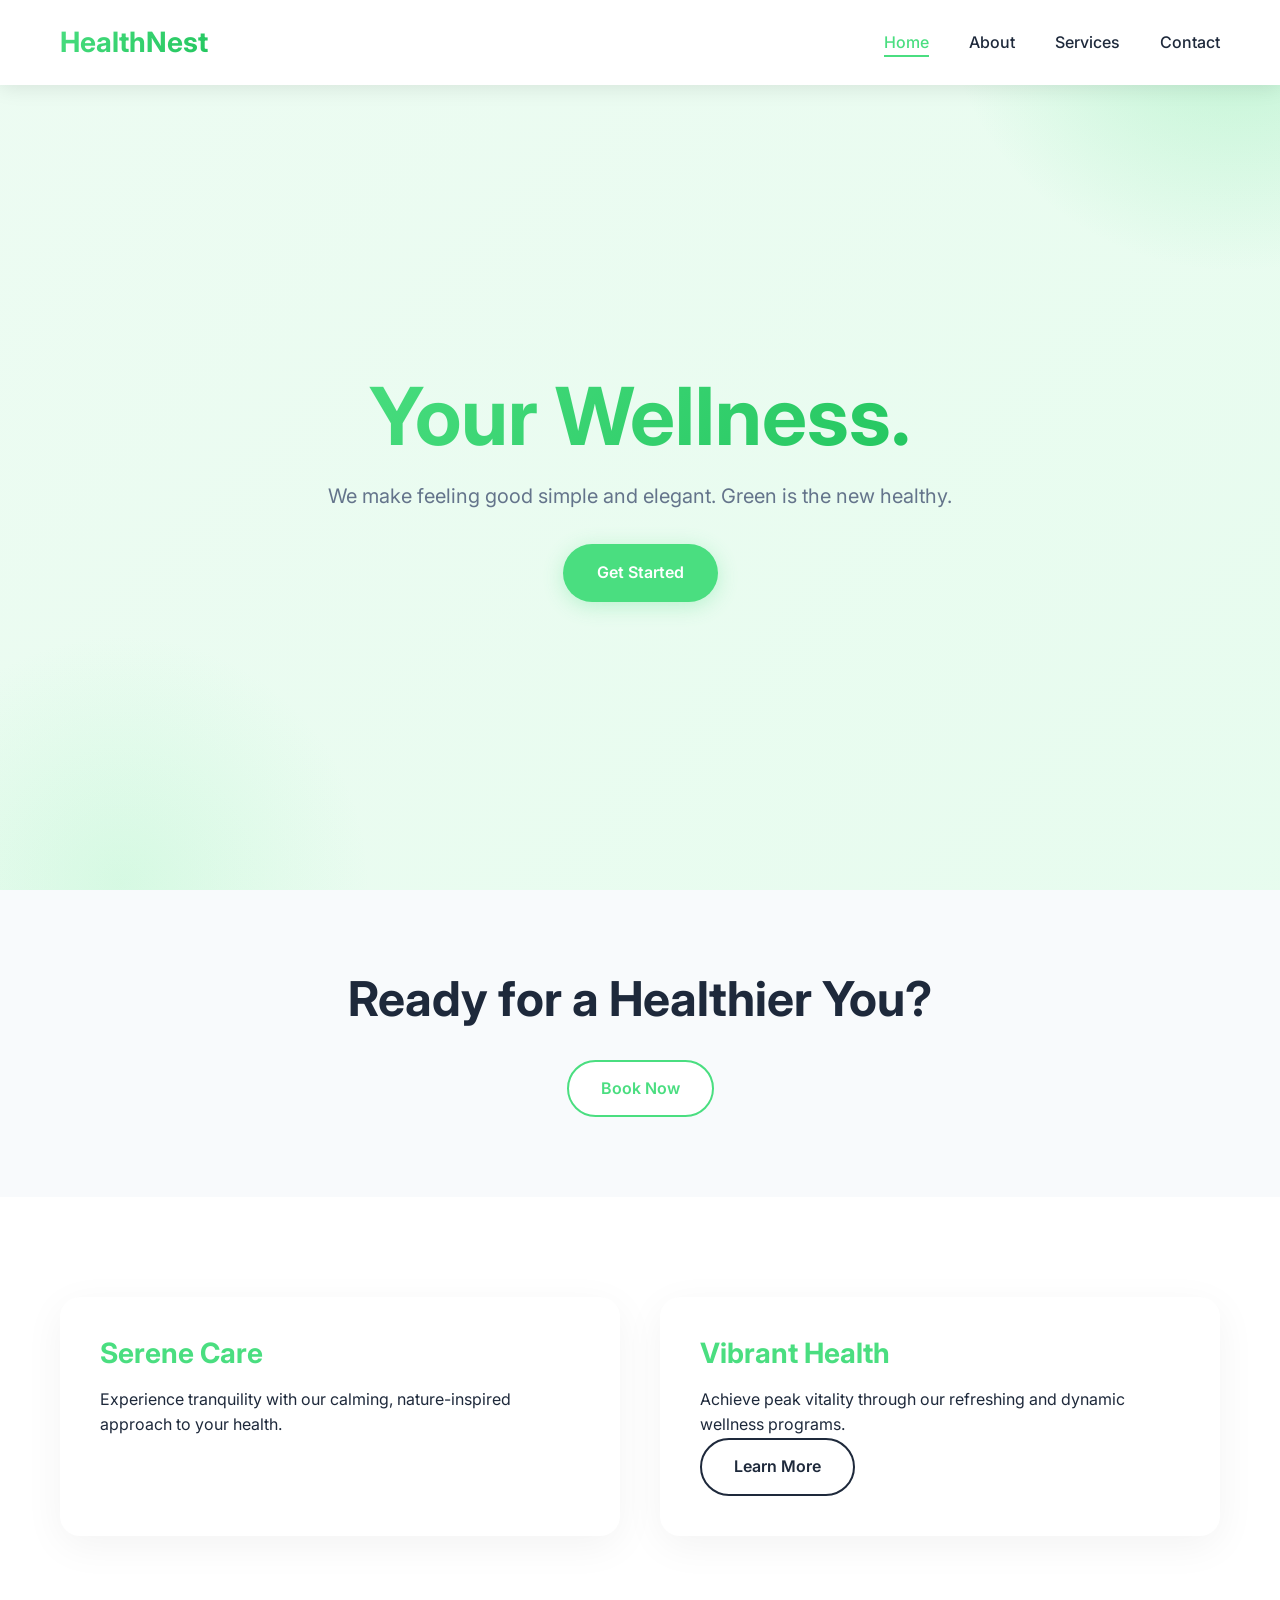
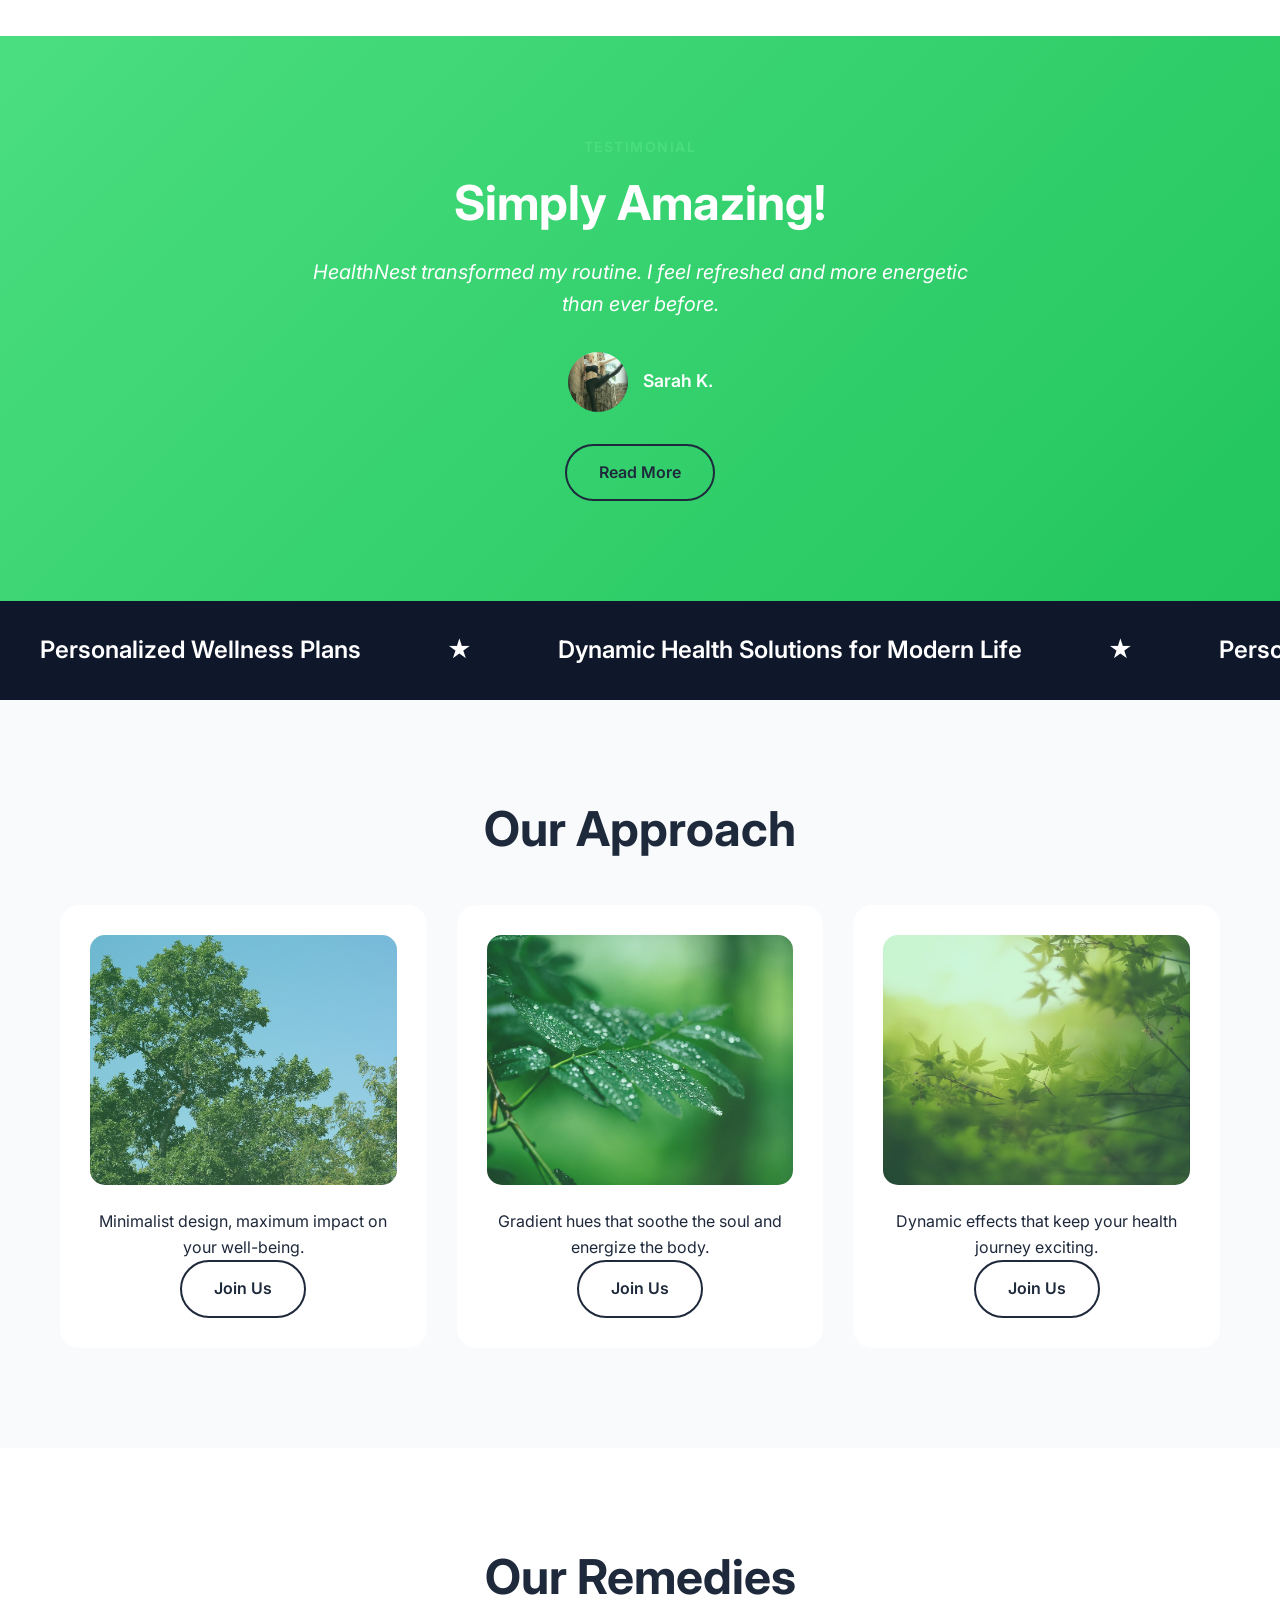
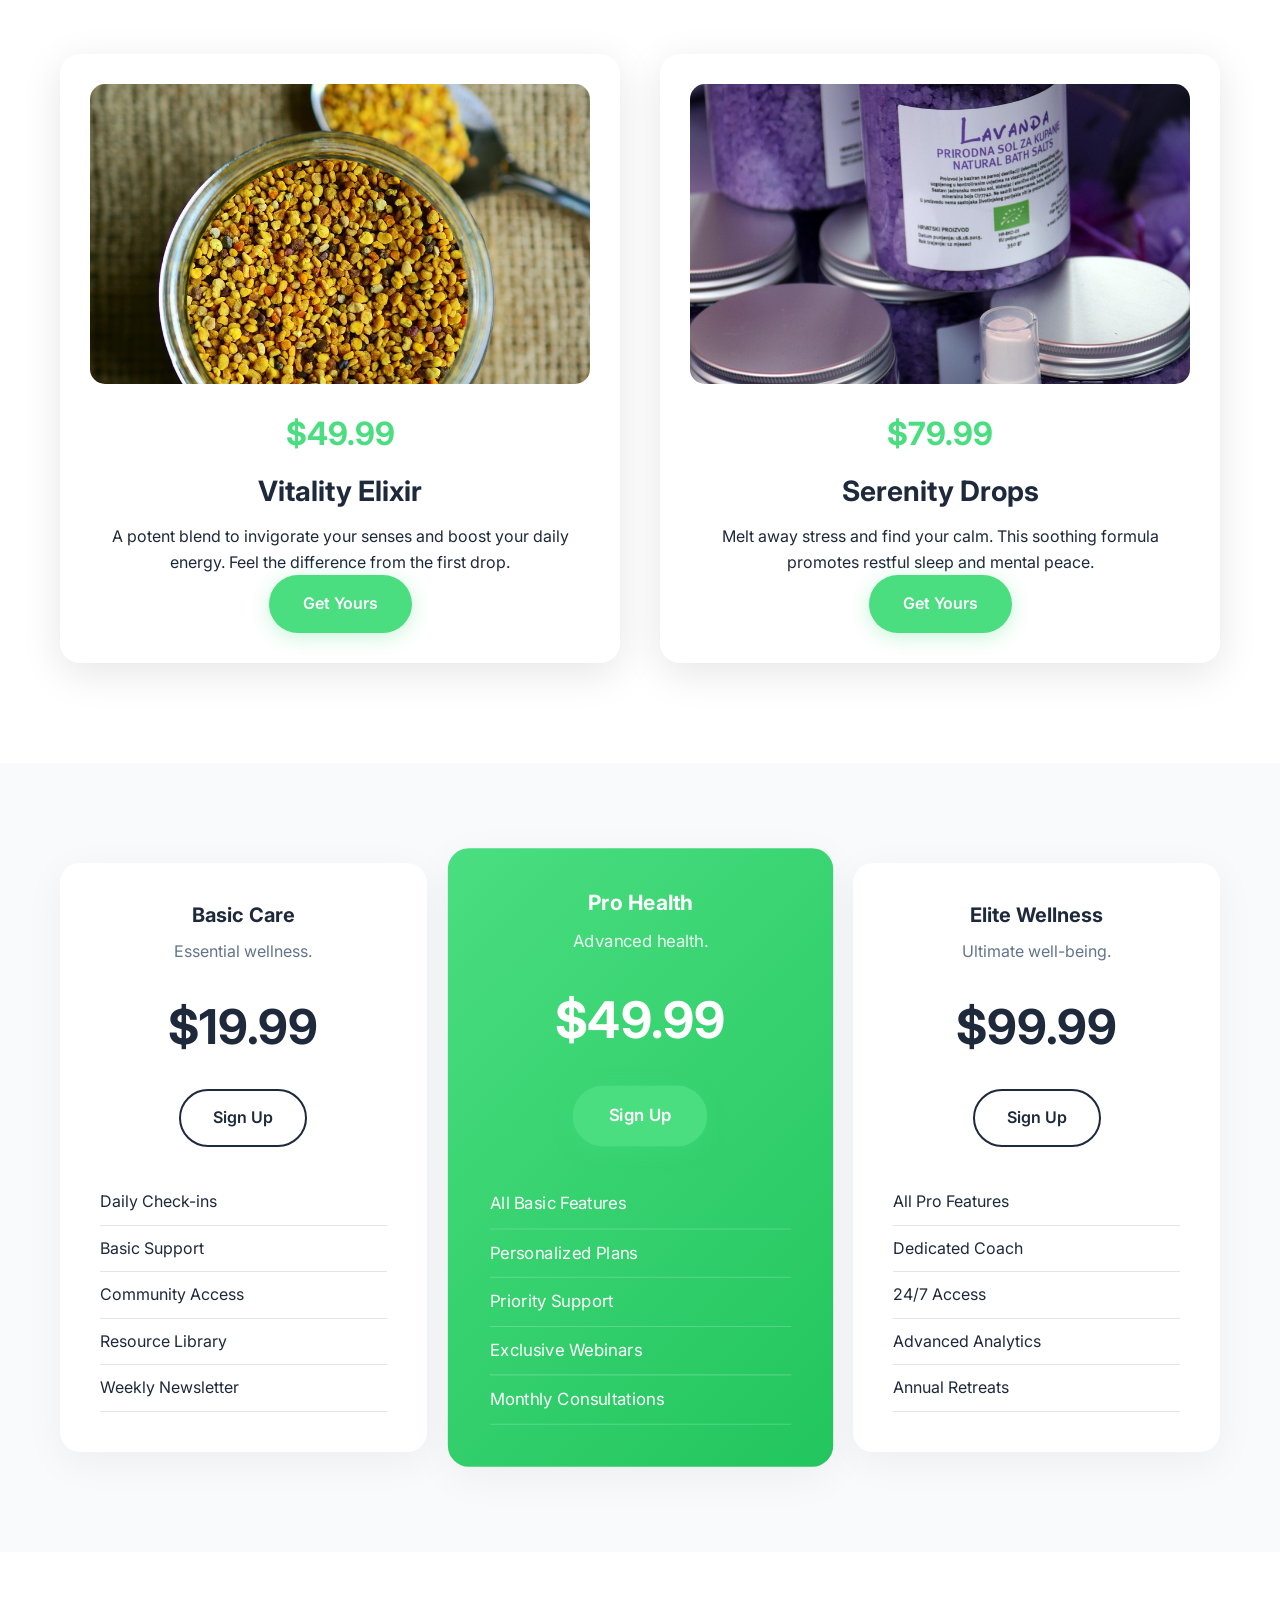
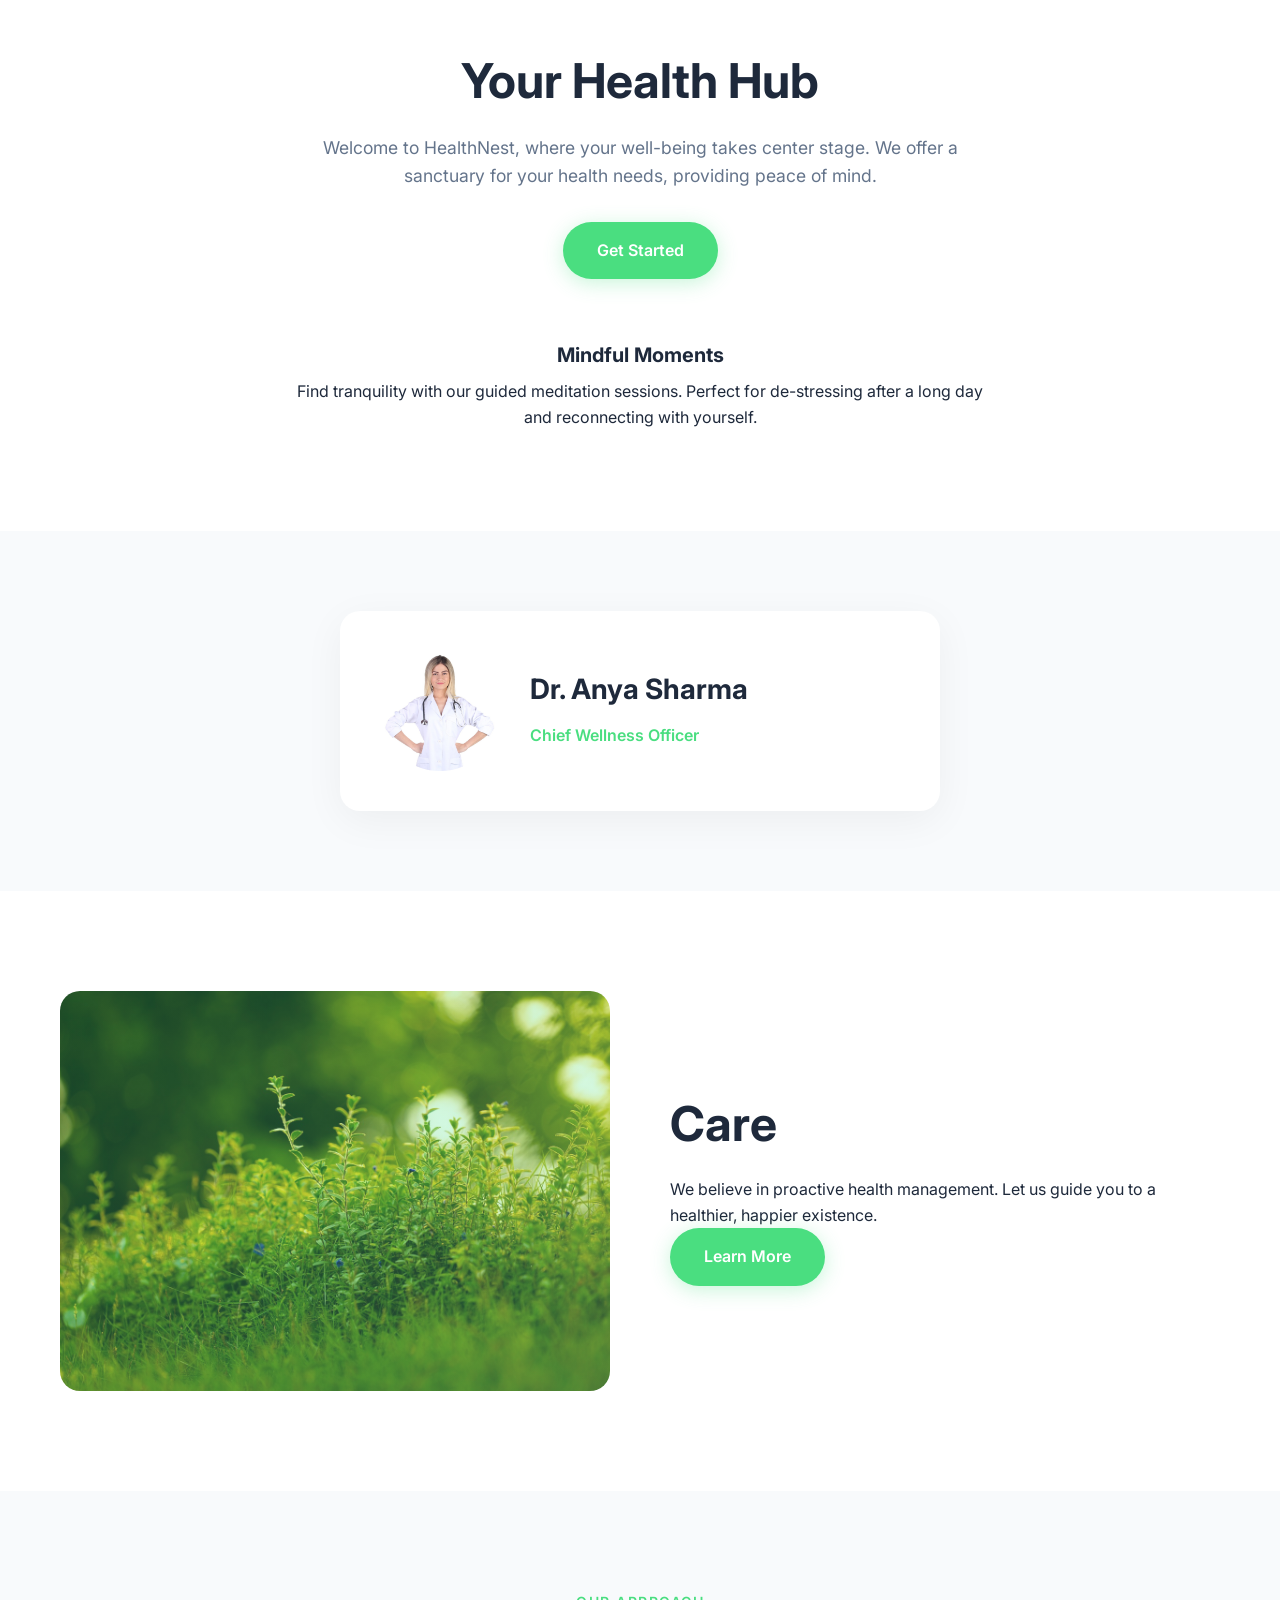
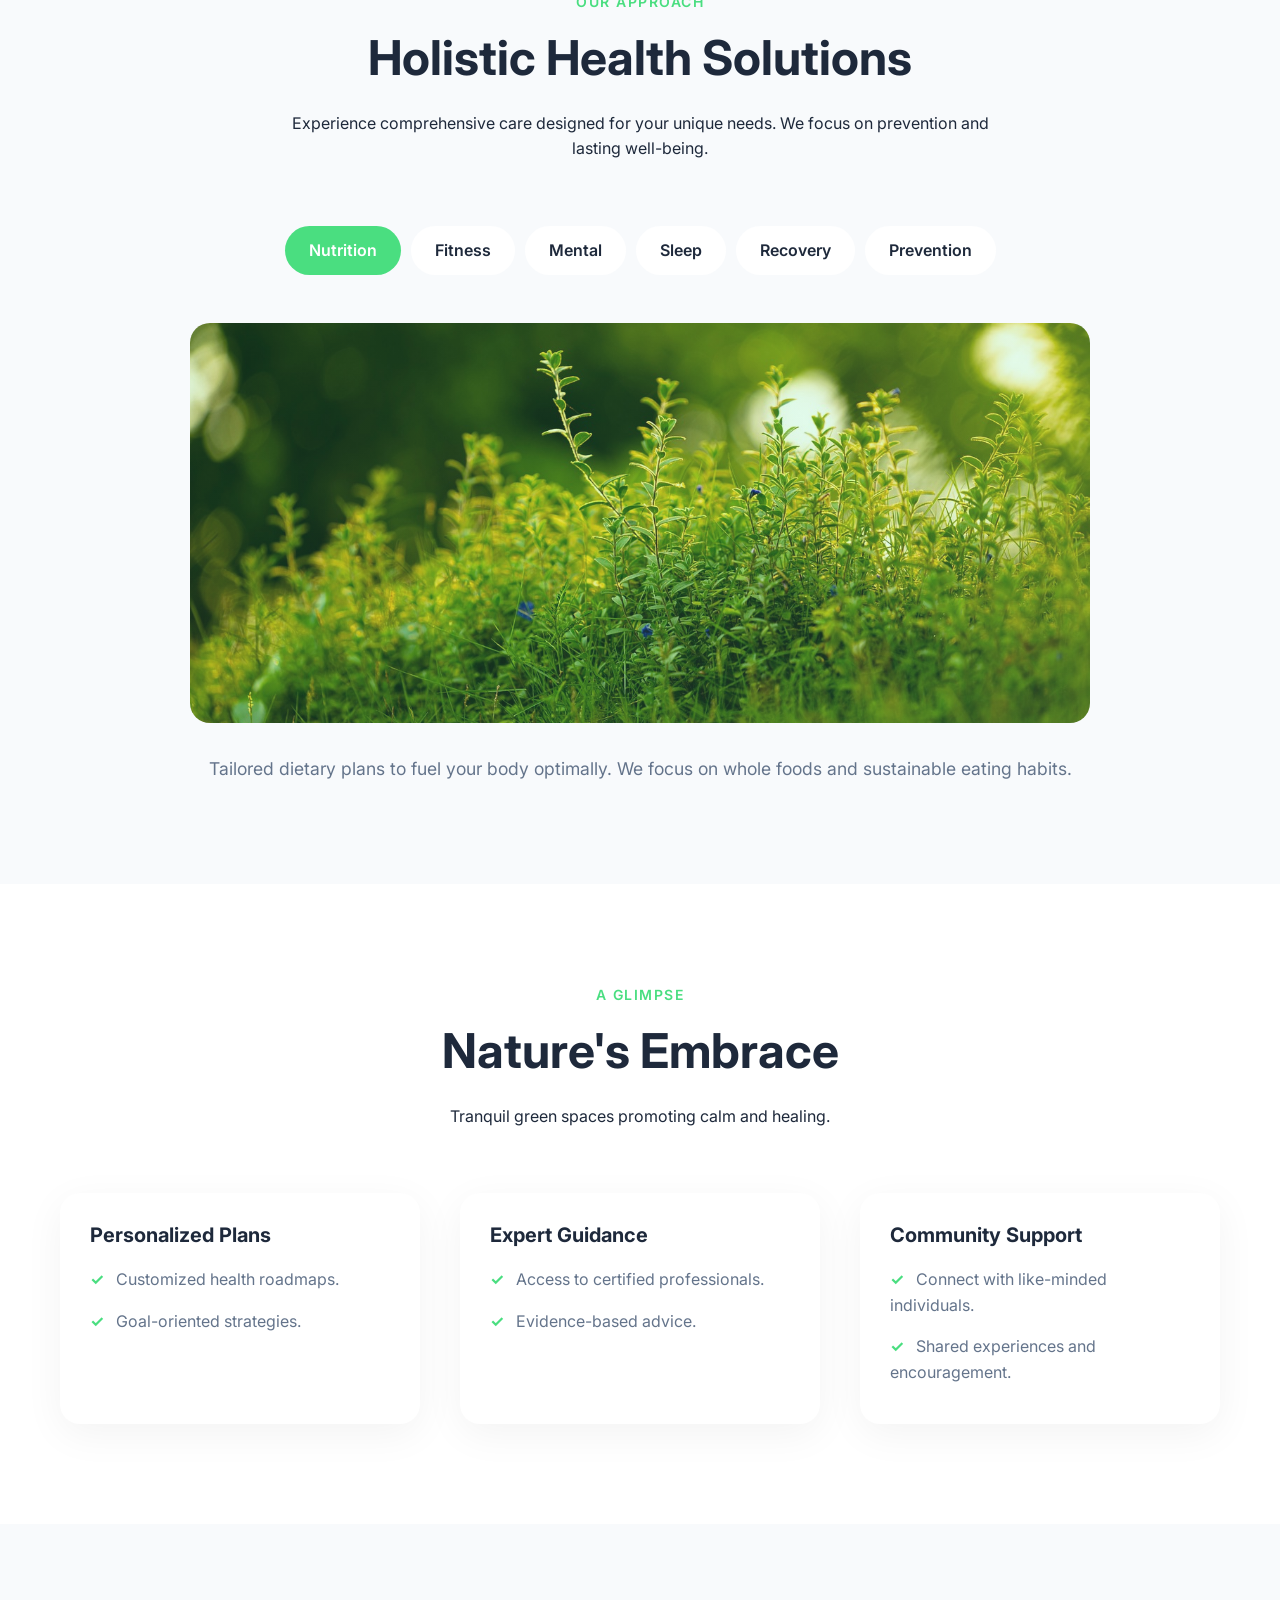
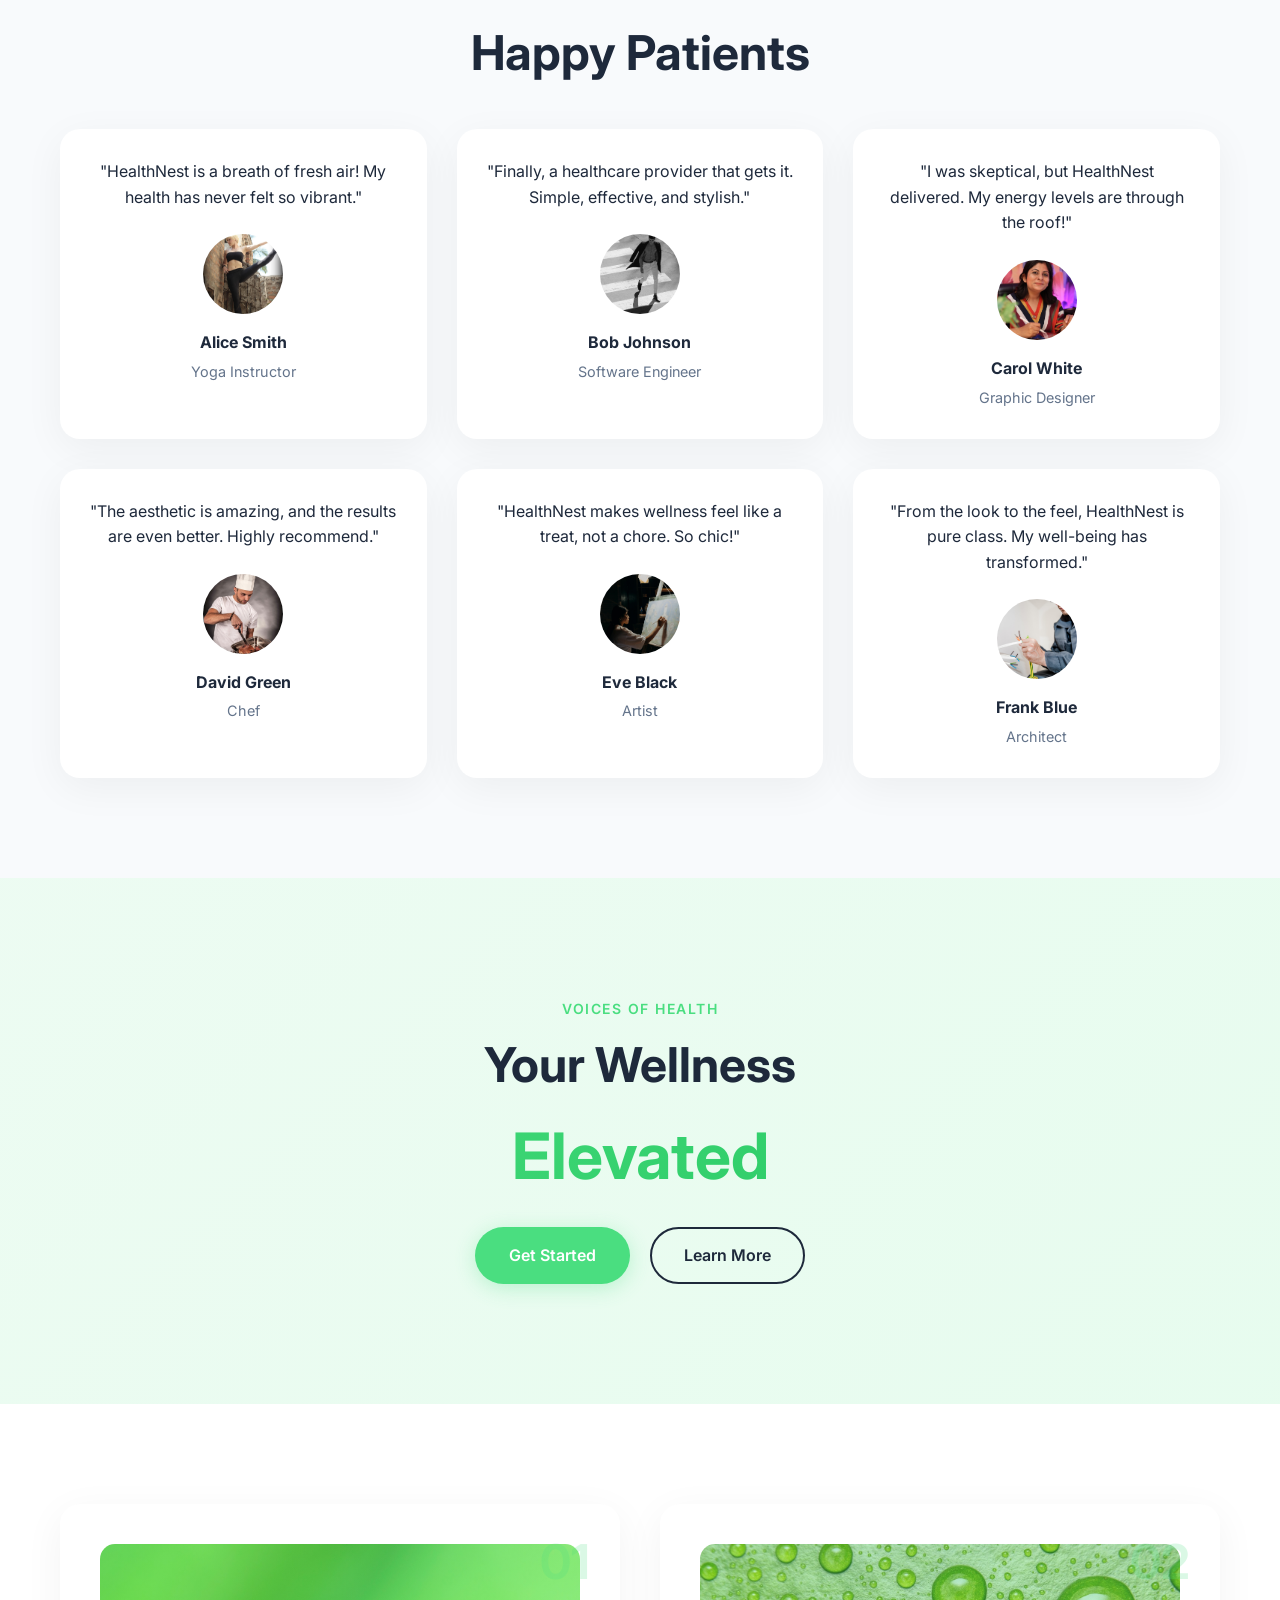
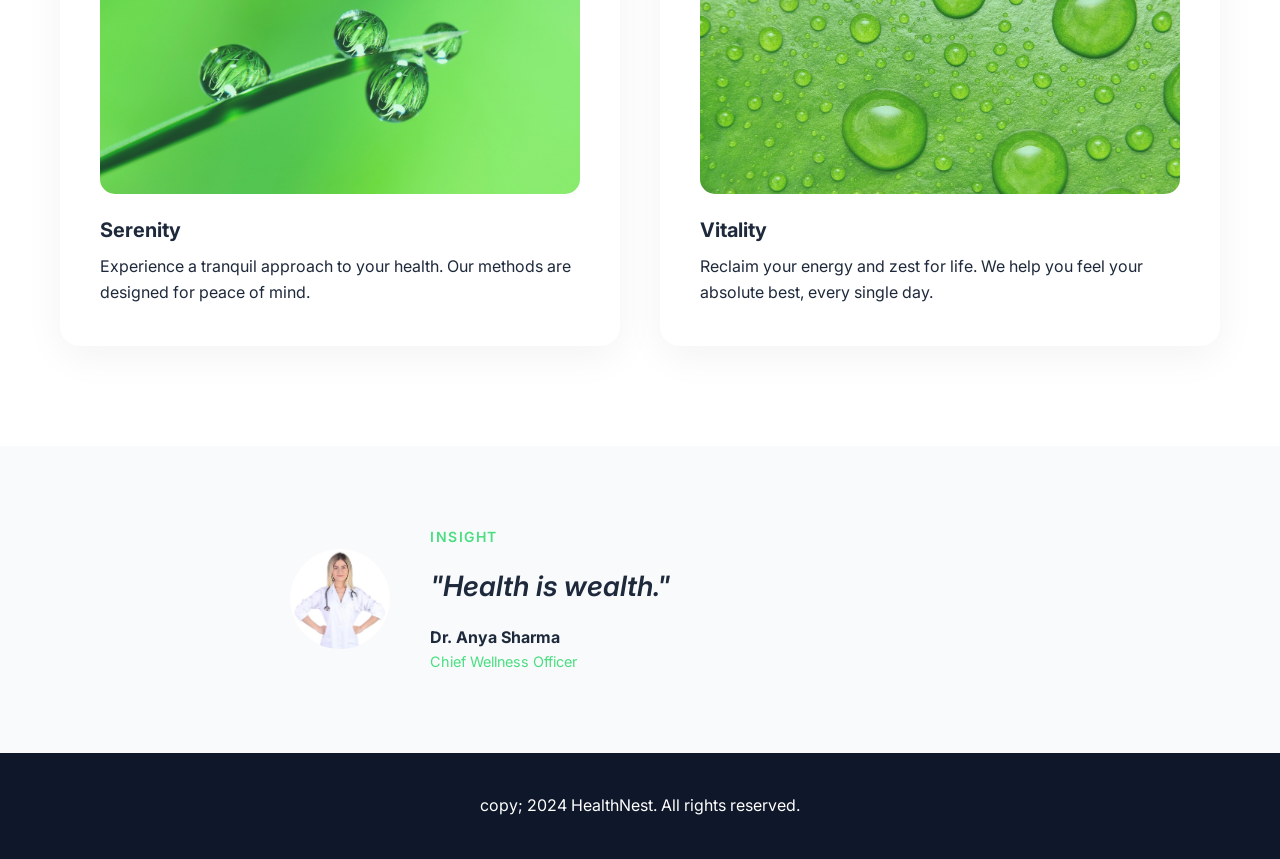
==== capstone.html @ 3c0235e0 "my first commit" ====
<!DOCTYPE html>
<html lang="en">
<head>
    <meta charset="UTF-8">
    <meta name="viewport" content="width=device-width, initial-scale=1.0">
    <title>HealthNest - Your Wellness</title>
    <link rel="stylesheet" href="capstone.css">
    <link rel="preconnect" href="https://fonts.googleapis.com">
    <link rel="preconnect" href="https://fonts.gstatic.com" crossorigin>
    <link href="https://fonts.googleapis.com/css2?family=Inter:wght@300;400;500;600;700&display=swap" rel="stylesheet">
</head>
<body>
    <nav class="navbar">
        <div class="container nav-container">
            <a href="index.html" class="logo">HealthNest</a>
            <ul class="nav-menu">
                <li><a href="capstone.html" class="nav-link active">Home</a></li>
                <li><a href="about-us.html" class="nav-link">About</a></li>
                <li><a href="services.html" class="nav-link">Services</a></li>
                <li><a href="contact.html" class="nav-link">Contact</a></li>
            </ul>
        </div>
    </nav>

    <header class="hero">
        <div class="container">
            <h1 class="hero-title">Your Wellness.</h1>
            <p class="hero-subtitle">We make feeling good simple and elegant. Green is the new healthy.</p>
            <a href="#" class="btn btn-primary">Get Started</a>
        </div>
    </header>

    <section class="cta-section">
        <div class="container">
            <h2>Ready for a Healthier You?</h2>
            <a href="#" class="btn btn-secondary">Book Now</a>
        </div>
    </section>

    <section class="services">
        <div class="container">
            <div class="service-grid">
                <div class="service-card">
                    <h3>Serene Care</h3>
                    <p>Experience tranquility with our calming, nature-inspired approach to your health.</p>
                </div>
                <div class="service-card">
                    <h3>Vibrant Health</h3>
                    <p>Achieve peak vitality through our refreshing and dynamic wellness programs.</p>
                    <a href="#" class="btn btn-outline">Learn More</a>
                </div>
            </div>
        </div>
    </section>

    <section class="testimonial-featured">
        <div class="container">
            <p class="label">Testimonial</p>
            <h2>Simply Amazing!</h2>
            <p class="quote">HealthNest transformed my routine. I feel refreshed and more energetic than ever before.</p>
            <div class="testimonial-author">
                <div class="author-image"></div>
                <p class="author-name">Sarah K.</p>
            </div>
            <a href="#" class="btn btn-outline">Read More</a>
        </div>
    </section>

    <section class="marquee-section">
        <div class="marquee">
            <div class="marquee-content">
                <span>Personalized Wellness Plans</span>
                <span>★</span>
                <span>Dynamic Health Solutions for Modern Life</span>
                <span>★</span>
                <span>Personalized Wellness Plans</span>
                <span>★</span>
                <span>Dynamic Health Solutions for Modern Life</span>
                <span>★</span>
            </div>
        </div>
    </section>

    <section class="approach">
        <div class="container">
            <h2>Our Approach</h2>
            <div class="approach-grid">
                <div class="approach-card">
                    <div class="approach-image gradient-1"></div>
                    <p>Minimalist design, maximum impact on your well-being.</p>
                    <a href="#" class="btn btn-outline">Join Us</a>
                </div>
                <div class="approach-card">
                    <div class="approach-image gradient-2"></div>
                    <p>Gradient hues that soothe the soul and energize the body.</p>
                    <a href="#" class="btn btn-outline">Join Us</a>
                </div>
                <div class="approach-card">
                    <div class="approach-image gradient-3"></div>
                    <p>Dynamic effects that keep your health journey exciting.</p>
                    <a href="#" class="btn btn-outline">Join Us</a>
                </div>
            </div>
        </div>
    </section>

    <section class="products">
        <div class="container">
            <h2>Our Remedies</h2>
            <div class="product-grid">
                <div class="product-card">
                    <div class="product-image nature-1"></div>
                    <p class="product-price">$49.99</p>
                    <h3>Vitality Elixir</h3>
                    <p>A potent blend to invigorate your senses and boost your daily energy. Feel the difference from the first drop.</p>
                    <a href="#" class="btn btn-primary">Get Yours</a>
                </div>
                <div class="product-card">
                    <div class="product-image nature-2"></div>
                    <p class="product-price">$79.99</p>
                    <h3>Serenity Drops</h3>
                    <p>Melt away stress and find your calm. This soothing formula promotes restful sleep and mental peace.</p>
                    <a href="#" class="btn btn-primary">Get Yours</a>
                </div>
            </div>
        </div>
    </section>

    <section class="pricing">
        <div class="container">
            <div class="pricing-grid">
                <div class="pricing-card">
                    <h4>Basic Care</h4>
                    <p class="pricing-subtitle">Essential wellness.</p>
                    <p class="pricing-amount">$19.99</p>
                    <a href="#" class="btn btn-outline">Sign Up</a>
                    <ul class="pricing-features">
                        <li>Daily Check-ins</li>
                        <li>Basic Support</li>
                        <li>Community Access</li>
                        <li>Resource Library</li>
                        <li>Weekly Newsletter</li>
                    </ul>
                </div>
                <div class="pricing-card featured">
                    <h4>Pro Health</h4>
                    <p class="pricing-subtitle">Advanced health.</p>
                    <p class="pricing-amount">$49.99</p>
                    <a href="#" class="btn btn-primary">Sign Up</a>
                    <ul class="pricing-features">
                        <li>All Basic Features</li>
                        <li>Personalized Plans</li>
                        <li>Priority Support</li>
                        <li>Exclusive Webinars</li>
                        <li>Monthly Consultations</li>
                    </ul>
                </div>
                <div class="pricing-card">
                    <h4>Elite Wellness</h4>
                    <p class="pricing-subtitle">Ultimate well-being.</p>
                    <p class="pricing-amount">$99.99</p>
                    <a href="#" class="btn btn-outline">Sign Up</a>
                    <ul class="pricing-features">
                        <li>All Pro Features</li>
                        <li>Dedicated Coach</li>
                        <li>24/7 Access</li>
                        <li>Advanced Analytics</li>
                        <li>Annual Retreats</li>
                    </ul>
                </div>
            </div>
        </div>
    </section>

    <section class="health-hub">
        <div class="container">
            <h2>Your Health Hub</h2>
            <p class="hub-description">Welcome to HealthNest, where your well-being takes center stage. We offer a sanctuary for your health needs, providing peace of mind.</p>
            <a href="#" class="btn btn-primary">Get Started</a>
            <div class="mindful-section">
                <h4>Mindful Moments</h4>
                <p>Find tranquility with our guided meditation sessions. Perfect for de-stressing after a long day and reconnecting with yourself.</p>
            </div>
        </div>
    </section>

    <section class="team">
        <div class="container">
            <div class="team-card">
                <div class="team-image"></div>
                <div class="team-info">
                    <h3>Dr. Anya Sharma</h3>
                    <p class="team-role">Chief Wellness Officer</p>
                </div>
            </div>
        </div>
    </section>

    <section class="care-section">
        <div class="container">
            <div class="care-content">
                <div class="care-image nature-bg"></div>
                <div class="care-text">
                    <h2>Care</h2>
                    <p>We believe in proactive health management. Let us guide you to a healthier, happier existence.</p>
                    <a href="#" class="btn btn-primary">Learn More</a>
                </div>
            </div>
        </div>
    </section>

    <section class="holistic-health">
        <div class="container">
            <div class="section-header">
                <p class="label">Our Approach</p>
                <h2>Holistic Health Solutions</h2>
                <p>Experience comprehensive care designed for your unique needs. We focus on prevention and lasting well-being.</p>
            </div>
            <div class="tabs">
                <input type="radio" name="health-tabs" id="tab1" checked>
                <input type="radio" name="health-tabs" id="tab2">
                <input type="radio" name="health-tabs" id="tab3">
                <input type="radio" name="health-tabs" id="tab4">
                <input type="radio" name="health-tabs" id="tab5">
                <input type="radio" name="health-tabs" id="tab6">
                
                <div class="tab-labels">
                    <label for="tab1">Nutrition</label>
                    <label for="tab2">Fitness</label>
                    <label for="tab3">Mental</label>
                    <label for="tab4">Sleep</label>
                    <label for="tab5">Recovery</label>
                    <label for="tab6">Prevention</label>
                </div>
                
                <div class="tab-content">
                    <div class="tab-panel">
                        <div class="tab-image nature-3"></div>
                        <p>Tailored dietary plans to fuel your body optimally. We focus on whole foods and sustainable eating habits.</p>
                    </div>
                    <div class="tab-panel">
                        <div class="tab-image nature-4"></div>
                        <p>Personalized fitness routines that adapt to your progress and goals. Get stronger and more agile with expert guidance.</p>
                    </div>
                    <div class="tab-panel">
                        <div class="tab-image nature-5"></div>
                        <p>Techniques and support for emotional balance and mental clarity. Cultivate inner peace and resilience.</p>
                    </div>
                    <div class="tab-panel">
                        <div class="tab-image nature-6"></div>
                        <p>Strategies for achieving deep, restorative sleep. Wake up feeling refreshed and energized every single day.</p>
                    </div>
                    <div class="tab-panel">
                        <div class="tab-image nature-7"></div>
                        <p>Advanced methods for faster and more effective physical recovery. Get back to your best self quickly.</p>
                    </div>
                    <div class="tab-panel">
                        <div class="tab-image nature-8"></div>
                        <p>Proactive strategies to maintain peak health and prevent future issues. Stay ahead of potential health concerns.</p>
                    </div>
                </div>
            </div>
        </div>
    </section>

    <section class="features">
        <div class="container">
            <div class="section-header">
                <p class="label">A Glimpse</p>
                <h2>Nature's Embrace</h2>
                <p>Tranquil green spaces promoting calm and healing.</p>
            </div>
            <div class="features-grid">
                <div class="feature-card">
                    <h4>Personalized Plans</h4>
                    <ul>
                        <li>Customized health roadmaps.</li>
                        <li>Goal-oriented strategies.</li>
                    </ul>
                </div>
                <div class="feature-card">
                    <h4>Expert Guidance</h4>
                    <ul>
                        <li>Access to certified professionals.</li>
                        <li>Evidence-based advice.</li>
                    </ul>
                </div>
                <div class="feature-card">
                    <h4>Community Support</h4>
                    <ul>
                        <li>Connect with like-minded individuals.</li>
                        <li>Shared experiences and encouragement.</li>
                    </ul>
                </div>
            </div>
        </div>
    </section>

    <section class="testimonials">
        <div class="container">
            <h2>Happy Patients</h2>
            <div class="testimonials-grid">
                <div class="testimonial-card">
                    <p>"HealthNest is a breath of fresh air! My health has never felt so vibrant."</p>
                    <div class="testimonial-avatar avatar-1"></div>
                    <p class="testimonial-name"><strong>Alice Smith</strong></p>
                    <p class="testimonial-role">Yoga Instructor</p>
                </div>
                <div class="testimonial-card">
                    <p>"Finally, a healthcare provider that gets it. Simple, effective, and stylish."</p>
                    <div class="testimonial-avatar avatar-2"></div>
                    <p class="testimonial-name"><strong>Bob Johnson</strong></p>
                    <p class="testimonial-role">Software Engineer</p>
                </div>
                <div class="testimonial-card">
                    <p>"I was skeptical, but HealthNest delivered. My energy levels are through the roof!"</p>
                    <div class="testimonial-avatar avatar-3"></div>
                    <p class="testimonial-name"><strong>Carol White</strong></p>
                    <p class="testimonial-role">Graphic Designer</p>
                </div>
                <div class="testimonial-card">
                    <p>"The aesthetic is amazing, and the results are even better. Highly recommend."</p>
                    <div class="testimonial-avatar avatar-4"></div>
                    <p class="testimonial-name"><strong>David Green</strong></p>
                    <p class="testimonial-role">Chef</p>
                </div>
                <div class="testimonial-card">
                    <p>"HealthNest makes wellness feel like a treat, not a chore. So chic!"</p>
                    <div class="testimonial-avatar avatar-5"></div>
                    <p class="testimonial-name"><strong>Eve Black</strong></p>
                    <p class="testimonial-role">Artist</p>
                </div>
                <div class="testimonial-card">
                    <p>"From the look to the feel, HealthNest is pure class. My well-being has transformed."</p>
                    <div class="testimonial-avatar avatar-6"></div>
                    <p class="testimonial-name"><strong>Frank Blue</strong></p>
                    <p class="testimonial-role">Architect</p>
                </div>
            </div>
        </div>
    </section>

    <section class="final-cta">
        <div class="container">
            <p class="label">Voices of Health</p>
            <h2>Your Wellness</h2>
            <h3 class="cta-highlight">Elevated</h3>
            <div class="cta-buttons">
                <a href="#" class="btn btn-primary">Get Started</a>
                <a href="#" class="btn btn-outline">Learn More</a>
            </div>
        </div>
    </section>

    <section class="wellness-steps">
        <div class="container">
            <div class="steps-grid">
                <div class="step-card">
                    <div class="step-image step-1"></div>
                    <h4>Serenity</h4>
                    <span class="step-number">01</span>
                    <p>Experience a tranquil approach to your health. Our methods are designed for peace of mind.</p>
                </div>
                <div class="step-card">
                    <div class="step-image step-2"></div>
                    <h4>Vitality</h4>
                    <span class="step-number">02</span>
                    <p>Reclaim your energy and zest for life. We help you feel your absolute best, every single day.</p>
                </div>
            </div>
        </div>
    </section>

    <section class="insight">
        <div class="container">
            <div class="insight-content">
                <div class="insight-avatar"></div>
                <div class="insight-text">
                    <p class="label">Insight</p>
                    <p class="insight-quote">"Health is wealth."</p>
                    <p class="insight-author"><strong>Dr. Anya Sharma</strong></p>
                    <p class="insight-role">Chief Wellness Officer</p>
                </div>
            </div>
        </div>
    </section>

    <footer class="footer">
        <div class="container">
            <p>copy; 2024 HealthNest. All rights reserved.</p>
        </div>
    </footer>
</body>
</html>
---- capstone.css ----
* {
    margin: 0;
    padding: 0;
    box-sizing: border-box;
}

body {
    font-family: 'Inter', -apple-system, BlinkMacSystemFont, 'Segoe UI', sans-serif;
    line-height: 1.6;
    color: #1e293b;
    background:#ffffff;
    padding-top: 80px;
}

.container {
    max-width: 1200px;
    margin: 0 auto;
    padding: 0 20px;
}

.navbar {
    position: fixed;
    top: 0;
    left: 0;
    width: 100%;
    background: #ffffff;
    box-shadow: 0 2px 20px rgba(0, 0, 0, 0.1);
    z-index: 1000;
    padding: 20px 0;
}

.nav-container {
    display: flex;
    justify-content: space-between;
    align-items: center;
}

.logo {
    font-size: 1.75rem;
    font-weight: 700;
    background: linear-gradient(135deg, #4ade80 0%, #22c55e 100%);
    -webkit-background-clip: text;
    -webkit-text-fill-color: transparent;
    background-clip: text;
    text-decoration: none;
}

.nav-menu {
    display: flex;
    list-style: none;
    gap: 40px;
    margin: 0;
    padding: 0;
}

.nav-link {
    color: #1e293b;
    text-decoration: none;
    font-weight: 500;
    transition: color 0.3s ease;
    position: relative;
}

.nav-link:hover,
.nav-link.active {
    color: #4ade80;
}

.nav-link::after {
    content: '';
    position: absolute;
    bottom: -5px;
    left: 0;
    width: 0;
    height: 2px;
    background: #4ade80;
    transition: width 0.3s ease;
}

.nav-link:hover::after,
.nav-link.active::after {
    width: 100%;
}

h1, h2, h3, h4 {
    font-weight: 700;
    line-height: 1.2;
}

h1 {
    font-size: 4rem;
    margin-bottom: 1rem;
}

h2 {
    font-size: 3rem;
    margin-bottom: 1.5rem;
}

h3 {
    font-size: 1.75rem;
    margin-bottom: 1rem;
}

h4 {
    font-size: 1.25rem;
    margin-bottom: 0.75rem;
}

.label {
    text-transform: uppercase;
    font-size: 0.875rem;
    font-weight: 600;
    letter-spacing: 1.5px;
    color: #4ade80;
    margin-bottom: 1rem;
}

.btn {
    display: inline-block;
    padding: 14px 32px;
    border-radius: 50px;
    text-decoration: none;
    font-weight: 600;
    font-size: 1rem;
    transition: all 0.3s ease;
    cursor: pointer;
    border: 2px solid transparent;
}

.btn-primary {
    background: #4ade80;
    color: #ffffff;
    box-shadow: 0 4px 20px rgba(74, 222, 128, 0.3);
}

.btn-primary:hover {
    transform: translateY(-2px);
    box-shadow: 0 6px 30px rgba(74, 222, 128, 0.4);
}

.btn-secondary {
    background: #ffffff;
    color: #4ade80;
    border: 2px solid #4ade80;
}

.btn-secondary:hover {
    background: 4ade80;
    color: #ffffff;
    transform: translateY(-2px);
}

.btn-outline {
    background: transparent;
    color: #1e293b;
    border: 2px solid #1e293b;
}

.btn-outline:hover {
    background: #1e293b;
    color: #ffffff;
    transform: translateY(-2px);
}

.hero {
    min-height: 90vh;
    display: flex;
    align-items: center;
    justify-content: center;
    text-align: center;
    background: linear-gradient(135deg, rgba(74, 222, 128, 0.1) 0%, rgba(134, 239, 172, 0.2) 100%);
    position: relative;
    overflow: hidden;
}

.hero::before {
    content: '';
    position: absolute;
    top: -50%;
    right: -20%;
    width: 600px;
    height: 600px;
    background: radial-gradient(circle, rgba(74, 222, 128, 0.3) 0%, transparent 70%);
    border-radius: 50%;
    animation: float 20s ease-in-out infinite;
}

.hero::after {
    content: '';
    position: absolute;
    bottom: -30%;
    left: -10%;
    width: 500px;
    height: 500px;
    background: radial-gradient(circle, rgba(134, 239, 172, 0.2) 0%, transparent 70%);
    border-radius: 50%;
    animation: float 15s ease-in-out infinite reverse;
}

@keyframes float {
    0%, 100% { transform: translateY(0) translateX(0); }
    50% { transform: translateY(-30px) translateX(20px); }
}

.hero .container {
    position: relative;
    z-index: 1;
}

.hero-title {
    font-size: 5rem;
    background: linear-gradient(135deg, #4ade80 0%, #22c55e 100%);
    -webkit-background-clip: text;
    -webkit-text-fill-color: transparent;
    background-clip: text;
    animation: fadeInUp 1s ease-out;
}

.hero-subtitle {
    font-size: 1.25rem;
    color: #64748b;
    margin-bottom: 2rem;
    animation: fadeInUp 1s ease-out 0.2s backwards;
}

@keyframes fadeInUp {
    from {
        opacity: 0;
        transform: translateY(30px);
    }
    to {
        opacity: 1;
        transform: translateY(0);
    }
}

.cta-section {
    padding: 80px 0;
    text-align: center;
    background: #f8fafc;
}

.cta-section h2 {
    margin-bottom: 2rem;
}

.services {
    padding: 100px 0;
}

.service-grid {
    display: grid;
    grid-template-columns: repeat(auto-fit, minmax(300px, 1fr));
    gap: 40px;
}

.service-card {
    padding: 40px;
    background: #ffffff;
    border-radius: 20px;
    box-shadow: 0 10px 40px rgba(0, 0, 0, 0.05);
    transition: all 0.3s ease;
}

.service-card:hover {
    transform: translateY(-10px);
    box-shadow: 0 20px 60px rgba(74, 222, 128, 0.15);
}

.service-card h3 {
    color: #4ade80;
    margin-bottom: 1rem;
}

.testimonial-featured {
    padding: 100px 0;
    text-align: center;
    background: linear-gradient(135deg, #4ade80 0%, #22c55e 100%);
    color: #ffffff;
}

.testimonial-featured .quote {
    font-size: 1.25rem;
    max-width: 700px;
    margin: 0 auto 2rem;
    font-style: italic;
}

.testimonial-author {
    display: flex;
    align-items: center;
    justify-content: center;
    gap: 15px;
    margin-bottom: 2rem;
}

.author-image {
    width: 60px;
    height: 60px;
    border-radius: 50%;
    background: url('attached_assets/stock_images/yoga_instructor_woma_9320db5f.jpg');
    background-size: cover;
    background-position: center;
    opacity: 0.9;
}

.author-name {
    font-weight: 600;
    font-size: 1.1rem;
}

.marquee-section {
    background: #0f172a;
    color: #ffffff;
    padding: 30px 0;
    overflow: hidden;
}

.marquee {
    white-space: nowrap;
    overflow: hidden;
}

.marquee-content {
    display: inline-block;
    animation: marquee 30s linear infinite;
    font-size: 1.5rem;
    font-weight: 600;
}

.marquee-content span {
    margin: 0 40px;
}

@keyframes marquee {
    0% { transform: translateX(0); }
    100% { transform: translateX(-50%); }
}

.approach {
    padding: 100px 0;
    background: #f8fafc;
}

.approach h2 {
    text-align: center;
    margin-bottom: 3rem;
}

.approach-grid {
    display: grid;
    grid-template-columns: repeat(auto-fit, minmax(280px, 1fr));
    gap: 30px;
}

.approach-card {
    text-align: center;
    padding: 30px;
    background: #ffffff;
    border-radius: 20px;
    transition: transform 0.3s ease;
}

.approach-card:hover {
    transform: translateY(-10px);
}

.approach-image {
    width: 100%;
    height: 250px;
    border-radius: 15px;
    margin-bottom: 1.5rem;
}

.gradient-1 {
    background: linear-gradient(135deg, rgba(74, 222, 128, 0.3), rgba(134, 239, 172, 0.3)),
                url('attached_assets/stock_images/fresh_green_leaf_nat_150961d4.jpg');
    background-size: cover;
    background-position: center;
}

.gradient-2 {
    background: linear-gradient(135deg, rgba(74, 222, 128, 0.3), rgba(134, 239, 172, 0.3)),
                url('attached_assets/stock_images/fresh_green_leaf_nat_d57e6284.jpg');
    background-size: cover;
    background-position: center;
}

.gradient-3 {
    background: linear-gradient(135deg, rgba(74, 222, 128, 0.3), rgba(134, 239, 172, 0.3)),
                url('attached_assets/stock_images/fresh_green_leaf_nat_b745095a.jpg');
    background-size: cover;
    background-position: center;
}

.products {
    padding: 100px 0;
}

.products h2 {
    text-align: center;
    margin-bottom: 3rem;
}

.product-grid {
    display: grid;
    grid-template-columns: repeat(auto-fit, minmax(300px, 1fr));
    gap: 40px;
}

.product-card {
    background: #ffffff;
    border-radius: 20px;
    overflow: hidden;
    box-shadow: 0 10px 40px rgba(0, 0, 0, 0.1);
    padding: 30px;
    text-align: center;
    transition: transform 0.3s ease;
}

.product-card:hover {
    transform: translateY(-10px);
}

.product-image {
    width: 100%;
    height: 300px;
    border-radius: 15px;
    margin-bottom: 1.5rem;
}

.nature-1 {
    background: url('attached_assets/stock_images/natural_wellness_pro_c5c199d2.jpg');
    background-size: cover;
    background-position: center;
}

.nature-2 {
    background: url('attached_assets/stock_images/natural_wellness_pro_64025a47.jpg');
    background-size: cover;
    background-position: center;
}

.nature-3 {
    background: linear-gradient(135deg, rgba(74, 222, 128, 0.2), rgba(134, 239, 172, 0.2)),
                url('attached_assets/stock_images/fresh_green_leaf_nat_1f282277.jpg');
    background-size: cover;
    background-position: center;
}

.nature-4 {
    background: linear-gradient(135deg, rgba(74, 222, 128, 0.2), rgba(134, 239, 172, 0.2)),
                url('attached_assets/stock_images/fresh_green_leaf_nat_db4b8e32.jpg');
    background-size: cover;
    background-position: center;
}

.nature-5 {
    background: linear-gradient(135deg, rgba(74, 222, 128, 0.2), rgba(134, 239, 172, 0.2)),
                url('attached_assets/stock_images/fresh_green_leaf_nat_7510f5ce.jpg');
    background-size: cover;
    background-position: center;
}

.nature-6 {
    background: linear-gradient(135deg, rgba(74, 222, 128, 0.2), rgba(134, 239, 172, 0.2)),
                url('attached_assets/stock_images/fresh_green_leaf_nat_150961d4.jpg');
    background-size: cover;
    background-position: center;
}

.nature-7 {
    background: linear-gradient(135deg, rgba(74, 222, 128, 0.2), rgba(134, 239, 172, 0.2)),
                url('attached_assets/stock_images/fresh_green_leaf_nat_d57e6284.jpg');
    background-size: cover;
    background-position: center;
}

.nature-8 {
    background: linear-gradient(135deg, rgba(74, 222, 128, 0.2), rgba(134, 239, 172, 0.2)),
                url('attached_assets/stock_images/fresh_green_leaf_nat_b745095a.jpg');
    background-size: cover;
    background-position: center;
}

.product-price {
    font-size: 2rem;
    font-weight: 700;
    color: #4ade80;
    margin-bottom: 1rem;
}

.pricing {
    padding: 100px 0;
    background: #f8fafc;
}

.pricing-grid {
    display: grid;
    grid-template-columns: repeat(auto-fit, minmax(280px, 1fr));
    gap: 30px;
}

.pricing-card {
    background: #ffffff;
    border-radius: 20px;
    padding: 40px;
    text-align: center;
    box-shadow: 0 10px 40px rgba(0, 0, 0, 0.05);
    transition: all 0.3s ease;
}

.pricing-card:hover {
    transform: translateY(-10px);
    box-shadow: 0 20px 60px rgba(0, 0, 0, 0.1);
}

.pricing-card.featured {
    background: linear-gradient(135deg, #4ade80 0%, #22c55e 100%);
    color: #ffffff;
    transform: scale(1.05);
}

.pricing-card.featured:hover {
    transform: scale(1.08) translateY(-10px);
}

.pricing-subtitle {
    color: #64748b;
    margin-bottom: 1.5rem;
}

.pricing-card.featured .pricing-subtitle {
    color: rgba(255, 255, 255, 0.9);
}

.pricing-amount {
    font-size: 3rem;
    font-weight: 700;
    margin-bottom: 1.5rem;
}

.pricing-features {
    list-style: none;
    text-align: left;
    margin-top: 2rem;
}

.pricing-features li {
    padding: 10px 0;
    border-bottom: 1px solid rgba(0, 0, 0, 0.1);
}

.pricing-card.featured .pricing-features li {
    border-bottom-color: rgba(255, 255, 255, 0.2);
}

.health-hub {
    padding: 100px 0;
    text-align: center;
}

.hub-description {
    max-width: 700px;
    margin: 0 auto 2rem;
    font-size: 1.1rem;
    color: #64748b;
}

.mindful-section {
    margin-top: 4rem;
    max-width: 700px;
    margin-left: auto;
    margin-right: auto;
}

.team {
    padding: 80px 0;
    background: #f8fafc;
}

.team-card {
    display: flex;
    align-items: center;
    gap: 30px;
    max-width: 600px;
    margin: 0 auto;
    background: #ffffff;
    padding: 40px;
    border-radius: 20px;
    box-shadow: 0 10px 40px rgba(0, 0, 0, 0.05);
}

.team-image {
    width: 120px;
    height: 120px;
    border-radius: 50%;
    background: url('attached_assets/stock_images/professional_woman_d_1f0eef5b.jpg');
    background-size: cover;
    background-position: center;
    flex-shrink: 0;
}

.team-role {
    color: #4ade80;
    font-weight: 600;
}

.care-section {
    padding: 100px 0;
}

.care-content {
    display: grid;
    grid-template-columns: repeat(auto-fit, minmax(300px, 1fr));
    gap: 60px;
    align-items: center;
}

.care-image {
    width: 100%;
    height: 400px;
    border-radius: 20px;
}

.nature-bg {
    background: linear-gradient(135deg, rgba(74, 222, 128, 0.3), rgba(134, 239, 172, 0.3)),
                url('attached_assets/stock_images/fresh_green_leaf_nat_1f282277.jpg');
    background-size: cover;
    background-position: center;
}

.holistic-health {
    padding: 100px 0;
    background: #f8fafc;
}

.section-header {
    text-align: center;
    max-width: 700px;
    margin: 0 auto 4rem;
}

.tabs {
    max-width: 900px;
    margin: 0 auto;
}

.tabs input[type="radio"] {
    display: none;
}

.tab-labels {
    display: flex;
    flex-wrap: wrap;
    gap: 10px;
    justify-content: center;
    margin-bottom: 3rem;
}

.tab-labels label {
    padding: 12px 24px;
    background: #ffffff;
    border-radius: 50px;
    cursor: pointer;
    transition: all 0.3s ease;
    font-weight: 600;
}

.tab-labels label:hover {
    background: #86efac;
    color: #ffffff;
}

#tab1:checked ~ .tab-labels label[for="tab1"],
#tab2:checked ~ .tab-labels label[for="tab2"],
#tab3:checked ~ .tab-labels label[for="tab3"],
#tab4:checked ~ .tab-labels label[for="tab4"],
#tab5:checked ~ .tab-labels label[for="tab5"],
#tab6:checked ~ .tab-labels label[for="tab6"] {
    background: #4ade80;
    color: #ffffff;
}

.tab-content {
    position: relative;
}

.tab-panel {
    display: none;
    animation: fadeIn 0.5s ease;
}

@keyframes fadeIn {
    from { opacity: 0; transform: translateY(20px); }
    to { opacity: 1; transform: translateY(0); }
}

#tab1:checked ~ .tab-content .tab-panel:nth-child(1),
#tab2:checked ~ .tab-content .tab-panel:nth-child(2),
#tab3:checked ~ .tab-content .tab-panel:nth-child(3),
#tab4:checked ~ .tab-content .tab-panel:nth-child(4),
#tab5:checked ~ .tab-content .tab-panel:nth-child(5),
#tab6:checked ~ .tab-content .tab-panel:nth-child(6) {
    display: block;
}

.tab-image {
    width: 100%;
    height: 400px;
    border-radius: 20px;
    margin-bottom: 2rem;
}

.tab-panel p {
    text-align: center;
    font-size: 1.1rem;
    color: #64748b;
}

.features {
    padding: 100px 0;
}

.features-grid {
    display: grid;
    grid-template-columns: repeat(auto-fit, minmax(250px, 1fr));
    gap: 40px;
    margin-top: 3rem;
}

.feature-card {
    background: #ffffff;
    padding: 30px;
    border-radius: 20px;
    box-shadow: 0 10px 40px rgba(0, 0, 0, 0.05);
}

.feature-card ul {
    list-style: none;
}

.feature-card li {
    padding: 8px 0;
    color: #64748b;
}

.feature-card li::before {
    content: '✓ ';
    color: #4ade80;
    font-weight: bold;
    margin-right: 8px;
}

.testimonials {
    padding: 100px 0;
    background: #f8fafc;
}

.testimonials h2 {
    text-align: center;
    margin-bottom: 3rem;
}

.testimonials-grid {
    display: grid;
    grid-template-columns: repeat(auto-fit, minmax(280px, 1fr));
    gap: 30px;
}

.testimonial-card {
    background: #ffffff;
    padding: 30px;
    border-radius: 20px;
    text-align: center;
    box-shadow: 0 10px 40px rgba(0, 0, 0, 0.05);
    transition: transform 0.3s ease;
}

.testimonial-card:hover {
    transform: translateY(-10px);
}

.testimonial-avatar {
    width: 80px;
    height: 80px;
    border-radius: 50%;
    margin: 1.5rem auto 1rem;
}

.avatar-1 { 
    background: url('attached_assets/stock_images/yoga_instructor_woma_9320db5f.jpg');
    background-size: cover;
    background-position: center;
}
.avatar-2 { 
    background: url('attached_assets/stock_images/professional_man_sof_7490a101.jpg');
    background-size: cover;
    background-position: center;
}
.avatar-3 { 
    background: url('attached_assets/stock_images/woman_graphic_design_acc1d020.jpg');
    background-size: cover;
    background-position: center;
}
.avatar-4 { 
    background: url('attached_assets/stock_images/chef_man_cooking_pro_215b1683.jpg');
    background-size: cover;
    background-position: center;
}
.avatar-5 { 
    background: url('attached_assets/stock_images/artist_woman_creativ_6fee7a94.jpg');
    background-size: cover;
    background-position: center;
}
.avatar-6 { 
    background: url('attached_assets/stock_images/architect_man_profes_24f59ecd.jpg');
    background-size: cover;
    background-position: center;
}

.testimonial-name {
    font-weight: 600;
    margin-bottom: 0.25rem;
}

.testimonial-role {
    color: #64748b;
    font-size: 0.9rem;
}

.final-cta {
    padding: 120px 0;
    text-align: center;
    background: linear-gradient(135deg, rgba(74, 222, 128, 0.1), rgba(134, 239, 172, 0.2));
}

.cta-highlight {
    font-size: 4rem;
    background: linear-gradient(135deg, #4ade80 0%, #22c55e 100%);
    -webkit-background-clip: text;
    -webkit-text-fill-color: transparent;
    background-clip: text;
    margin-bottom: 2rem;
}

.cta-buttons {
    display: flex;
    gap: 20px;
    justify-content: center;
    flex-wrap: wrap;
}

.wellness-steps {
    padding: 100px 0;
}

.steps-grid {
    display: grid;
    grid-template-columns: repeat(auto-fit, minmax(300px, 1fr));
    gap: 40px;
}

.step-card {
    background: #ffffff;
    padding: 40px;
    border-radius: 20px;
    box-shadow: 0 10px 40px rgba(0, 0, 0, 0.05);
    position: relative;
}

.step-image {
    width: 100%;
    height: 250px;
    border-radius: 15px;
    margin-bottom: 1.5rem;
}

.step-1 {
    background: linear-gradient(135deg, rgba(74, 222, 128, 0.3), rgba(134, 239, 172, 0.3)),
                url('attached_assets/stock_images/fresh_green_leaf_nat_db4b8e32.jpg');
    background-size: cover;
    background-position: center;
}

.step-2 {
    background: linear-gradient(135deg, rgba(34, 197, 94, 0.3), rgba(74, 222, 128, 0.3)),
                url('attached_assets/stock_images/fresh_green_leaf_nat_7510f5ce.jpg');
    background-size: cover;
    background-position: center;
}

.step-number {
    display: inline-block;
    font-size: 3rem;
    font-weight: 700;
    color: #4ade80;
    opacity: 0.2;
    position: absolute;
    top: 20px;
    right: 30px;
}

.insight {
    padding: 80px 0;
    background: #f8fafc;
}

.insight-content {
    display: flex;
    align-items: center;
    gap: 40px;
    max-width: 700px;
    margin: 0 auto;
}

.insight-avatar {
    width: 100px;
    height: 100px;
    border-radius: 50%;
    background: url('attached_assets/stock_images/professional_woman_d_1f0eef5b.jpg');
    background-size: cover;
    background-position: center;
    flex-shrink: 0;
}

.insight-quote {
    font-size: 1.75rem;
    font-style: italic;
    font-weight: 600;
    margin: 1rem 0;
}

.insight-author {
    font-weight: 600;
    margin-top: 1rem;
}

.insight-role {
    color: #4ade80;
    font-size: 0.9rem;
}

.footer {
    padding: 40px 0;
    text-align: center;
    background: #0f172a;
    color: #ffffff;
}

.page-hero {
    padding: 120px 0 80px;
    text-align: center;
    background: linear-gradient(135deg, rgba(74, 222, 128, 0.1), rgba(134, 239, 172, 0.2));
}

.page-hero h1 {
    font-size: 3.5rem;
    margin-bottom: 1rem;
}

.subtitle {
    font-size: 1.25rem;
    color: #64748b;
}

.about-content {
    padding: 80px 0;
}

.about-section {
    margin-bottom: 80px;
}

.about-section h2 {
    text-align: center;
    margin-bottom: 2rem;
}

.about-section p {
    max-width: 800px;
    margin: 0 auto 1.5rem;
    font-size: 1.1rem;
    color: #64748b;
    line-height: 1.8;
}

.values-grid {
    display: grid;
    grid-template-columns: repeat(auto-fit, minmax(250px, 1fr));
    gap: 30px;
    margin-top: 3rem;
}

.value-card {
    background: #ffffff;
    padding: 30px;
    border-radius: 20px;
    box-shadow: 0 10px 40px rgba(0, 0, 0, 0.05);
    text-align: center;
    transition: transform 0.3s ease;
}

.value-card:hover {
    transform: translateY(-10px);
}

.value-card h3 {
    color: #4ade80;
    margin-bottom: 1rem;
}

.team-grid {
    display: grid;
    grid-template-columns: repeat(auto-fit, minmax(280px, 1fr));
    gap: 40px;
    margin-top: 3rem;
}

.team-member {
    background: #ffffff;
    padding: 30px;
    border-radius: 20px;
    box-shadow: 0 10px 40px rgba(0, 0, 0, 0.05);
    text-align: center;
}

.member-image {
    width: 150px;
    height: 150px;
    border-radius: 50%;
    background: url('attached_assets/stock_images/professional_woman_d_1f0eef5b.jpg');
    background-size: cover;
    background-position: center;
    margin: 0 auto 1.5rem;
}

.team-2 {
    background: url('attached_assets/stock_images/professional_man_sof_7490a101.jpg');
    background-size: cover;
    background-position: center;
}

.team-3 {
    background: url('attached_assets/stock_images/yoga_instructor_woma_9320db5f.jpg');
    background-size: cover;
    background-position: center;
}

.member-role {
    color: #4ade80;
    font-weight: 600;
    margin-bottom: 1rem;
}

.cta-section-about {
    text-align: center;
    padding: 60px 40px;
    background: linear-gradient(135deg, rgba(74, 222, 128, 0.1), rgba(134, 239, 172, 0.2));
    border-radius: 20px;
}

.services-detail {
    padding: 80px 0;
}

.service-detail-card {
    display: grid;
    grid-template-columns: repeat(auto-fit, minmax(300px, 1fr));
    gap: 60px;
    align-items: center;
    margin-bottom: 80px;
}

.service-detail-card.reverse {
    direction: rtl;
}

.service-detail-card.reverse > * {
    direction: ltr;
}

.service-detail-content h2 {
    color: #4ade80;
    margin-bottom: 1.5rem;
}

.service-description {
    font-size: 1.1rem;
    color: #64748b;
    margin-bottom: 2rem;
    line-height: 1.8;
}

.service-features {
    list-style: none;
    margin: 2rem 0;
}

.service-features li {
    padding: 10px 0;
    padding-left: 30px;
    position: relative;
}

.service-features li::before {
    content: '✓';
    position: absolute;
    left: 0;
    color: #4ade80;
    font-weight: bold;
    font-size: 1.2rem;
}

.service-detail-image {
    width: 100%;
    height: 400px;
    border-radius: 20px;
}

.serene-img {
    background: linear-gradient(135deg, rgba(74, 222, 128, 0.3), rgba(134, 239, 172, 0.3)),
                url('attached_assets/stock_images/fresh_green_leaf_nat_150961d4.jpg');
    background-size: cover;
    background-position: center;
}

.vibrant-img {
    background: linear-gradient(135deg, rgba(74, 222, 128, 0.3), rgba(134, 239, 172, 0.3)),
                url('attached_assets/stock_images/fresh_green_leaf_nat_d57e6284.jpg');
    background-size: cover;
    background-position: center;
}

.holistic-img {
    background: linear-gradient(135deg, rgba(74, 222, 128, 0.3), rgba(134, 239, 172, 0.3)),
                url('attached_assets/stock_images/fresh_green_leaf_nat_b745095a.jpg');
    background-size: cover;
    background-position: center;
}

.contact-section {
    padding: 80px 0;
}

.contact-grid {
    display: grid;
    grid-template-columns: repeat(auto-fit, minmax(300px, 1fr));
    gap: 60px;
}

.contact-info {
    background: #f8fafc;
    padding: 40px;
    border-radius: 20px;
}

.info-item {
    margin-bottom: 2rem;
}

.info-item h3 {
    color: #4ade80;
    margin-bottom: 0.5rem;
}

.info-item p {
    color: #64748b;
    line-height: 1.8;
}

.contact-form {
    background: #ffffff;
    padding: 40px;
    border-radius: 20px;
    box-shadow: 0 10px 40px rgba(0, 0, 0, 0.05);
}

.contact-form h2 {
    margin-bottom: 2rem;
}

.form-group {
    margin-bottom: 1.5rem;
}

.form-group label {
    display: block;
    margin-bottom: 0.5rem;
    font-weight: 600;
    color: #1e293b;
}

.form-group input,
.form-group select,
.form-group textarea {
    width: 100%;
    padding: 12px 16px;
    border: 2px solid #f8fafc;
    border-radius: 10px;
    font-family: 'Inter', sans-serif;
    font-size: 1rem;
    transition: border-color 0.3s ease;
}

.form-group input:focus,
.form-group select:focus,
.form-group textarea:focus {
    outline: none;
    border-color: #4ade80;
}

.form-group textarea {
    resize: vertical;
}

.map-section {
    padding: 80px 0;
    background: #f8fafc;
}

.map-section h2 {
    text-align: center;
    margin-bottom: 3rem;
}

.map-placeholder {
    background: linear-gradient(135deg, rgba(74, 222, 128, 0.2), rgba(134, 239, 172, 0.3));
    height: 400px;
    border-radius: 20px;
    display: flex;
    flex-direction: column;
    align-items: center;
    justify-content: center;
    color: #1e293b;
}

.map-placeholder p {
    font-size: 1.5rem;
    font-weight: 600;
}

.map-address {
    font-size: 1rem;
    color: #64748b;
    margin-top: 1rem;
}

@media (max-width: 768px) {
    h1, .hero-title {
        font-size: 3rem;
    }
    
    h2 {
        font-size: 2rem;
    }
    
    .service-grid,
    .approach-grid,
    .product-grid,
    .pricing-grid,
    .testimonials-grid,
    .steps-grid {
        grid-template-columns: 1fr;
    }
    
    .care-content {
        grid-template-columns: 1fr;
    }
    
    .team-card {
        flex-direction: column;
        text-align: center;
    }
    
    .insight-content {
        flex-direction: column;
        text-align: center;
    }
    
    .cta-highlight {
        font-size: 2.5rem;
    }
    
    .tab-labels {
        flex-direction: column;
        align-items: stretch;
    }
    
    .page-hero h1 {
        font-size: 2.5rem;
    }
    
    .nav-menu {
        gap: 20px;
        font-size: 0.9rem;
    }
    
    .values-grid,
    .team-grid,
    .contact-grid {
        grid-template-columns: 1fr;
    }
    
    .service-detail-card {
        grid-template-columns: 1fr;
    }
    
    .service-detail-card.reverse {
        direction: ltr;
    }
}
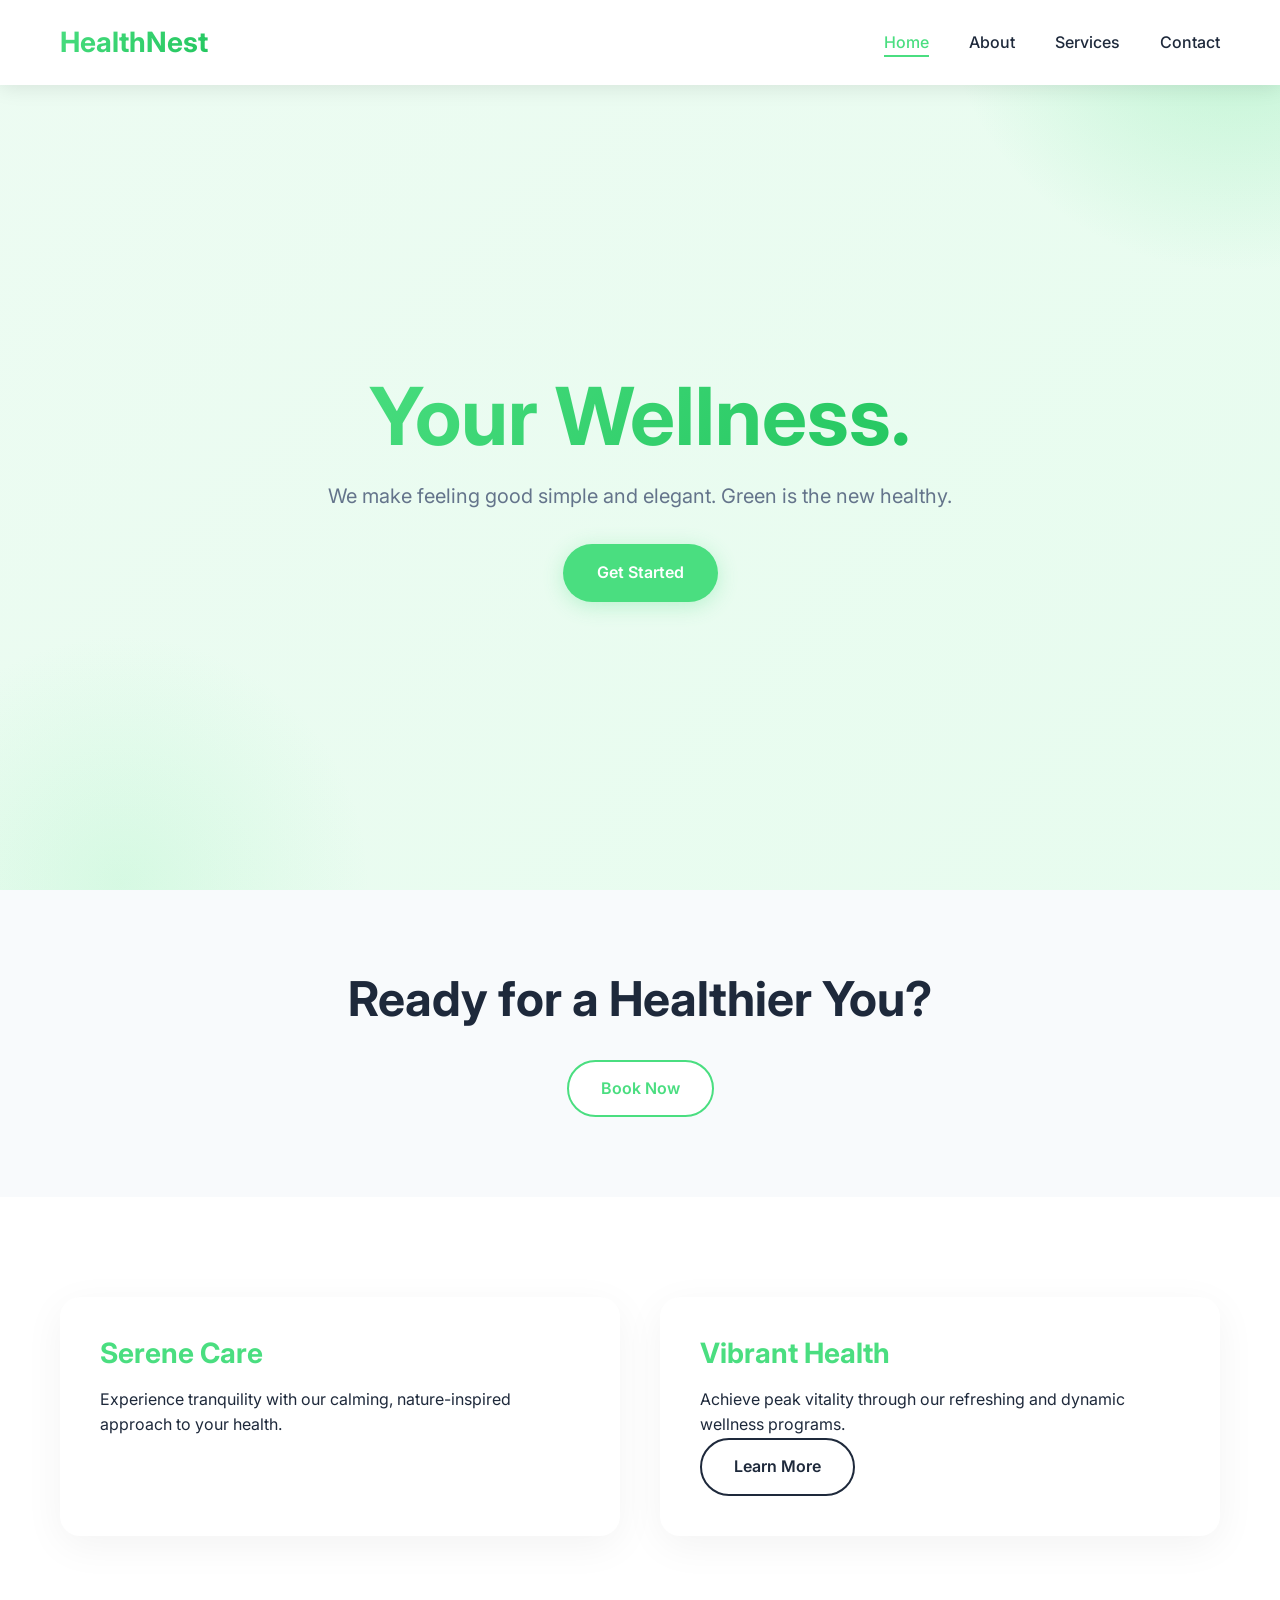
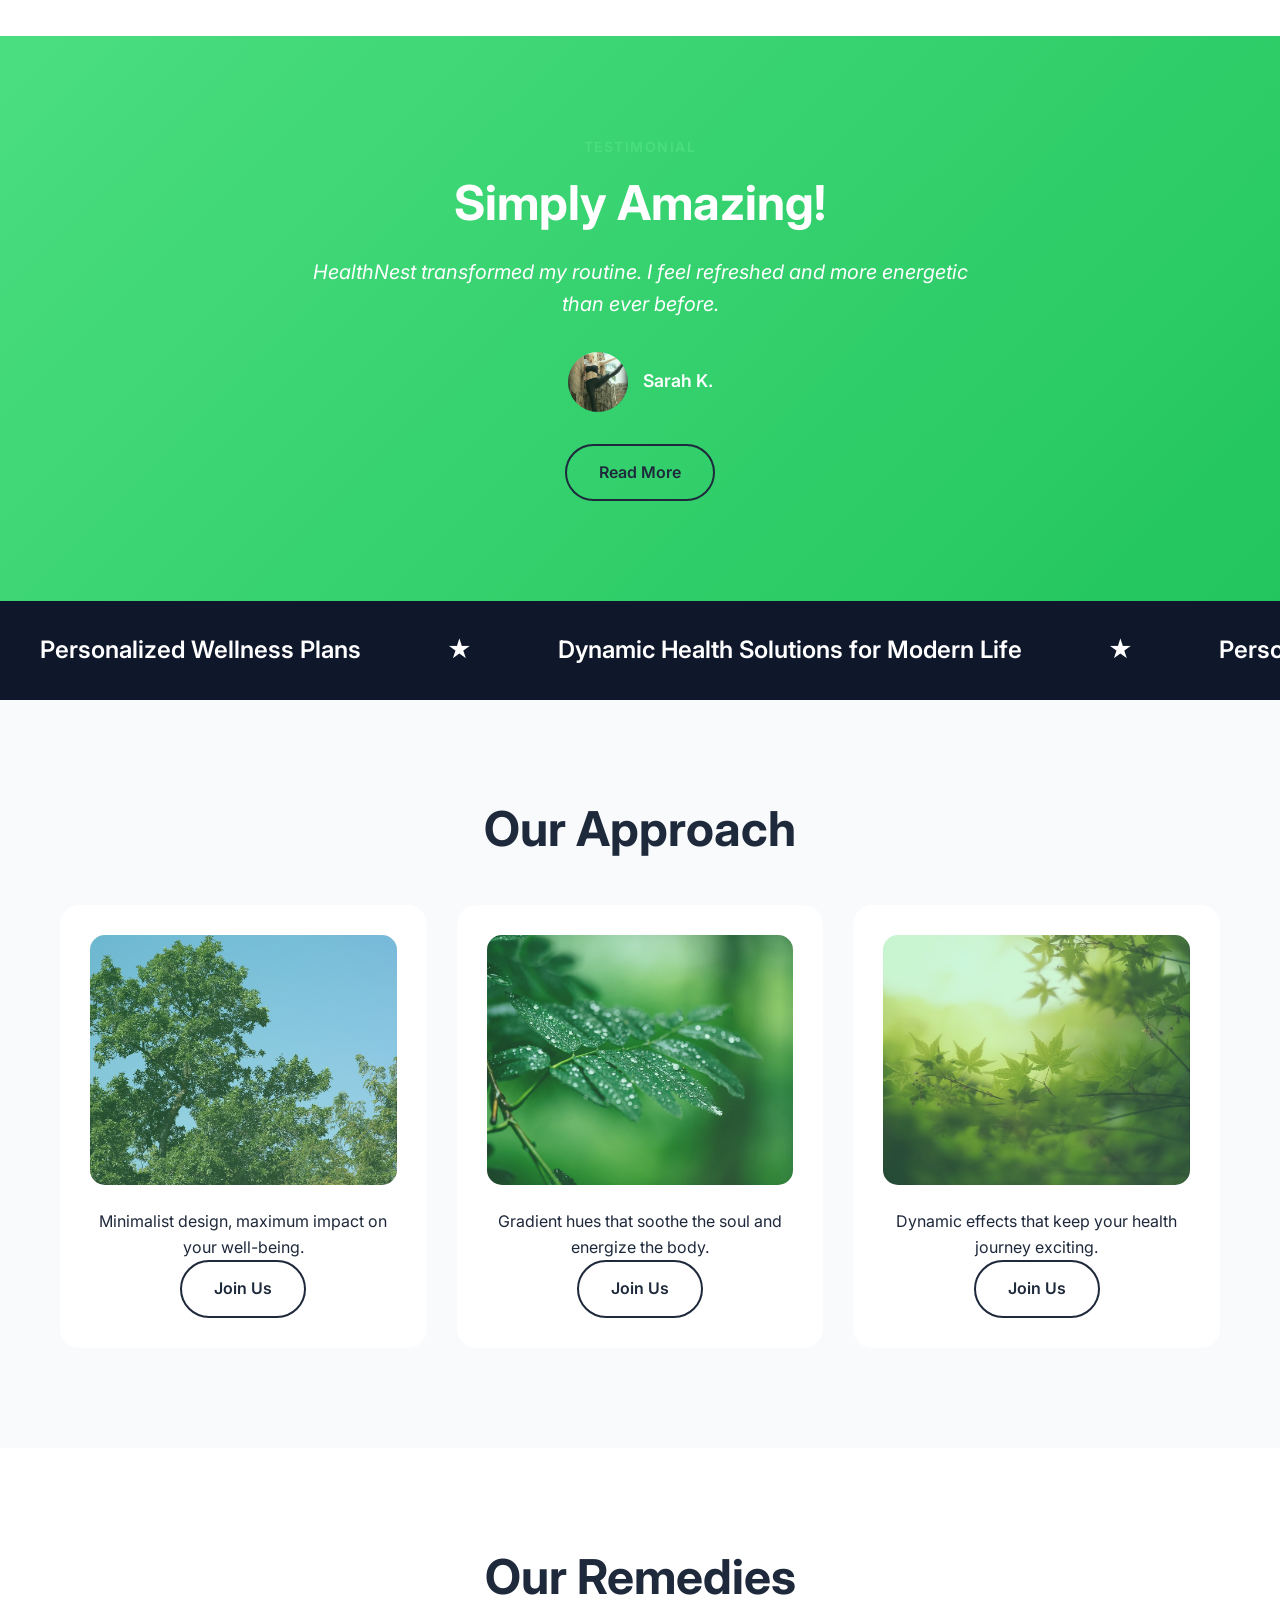
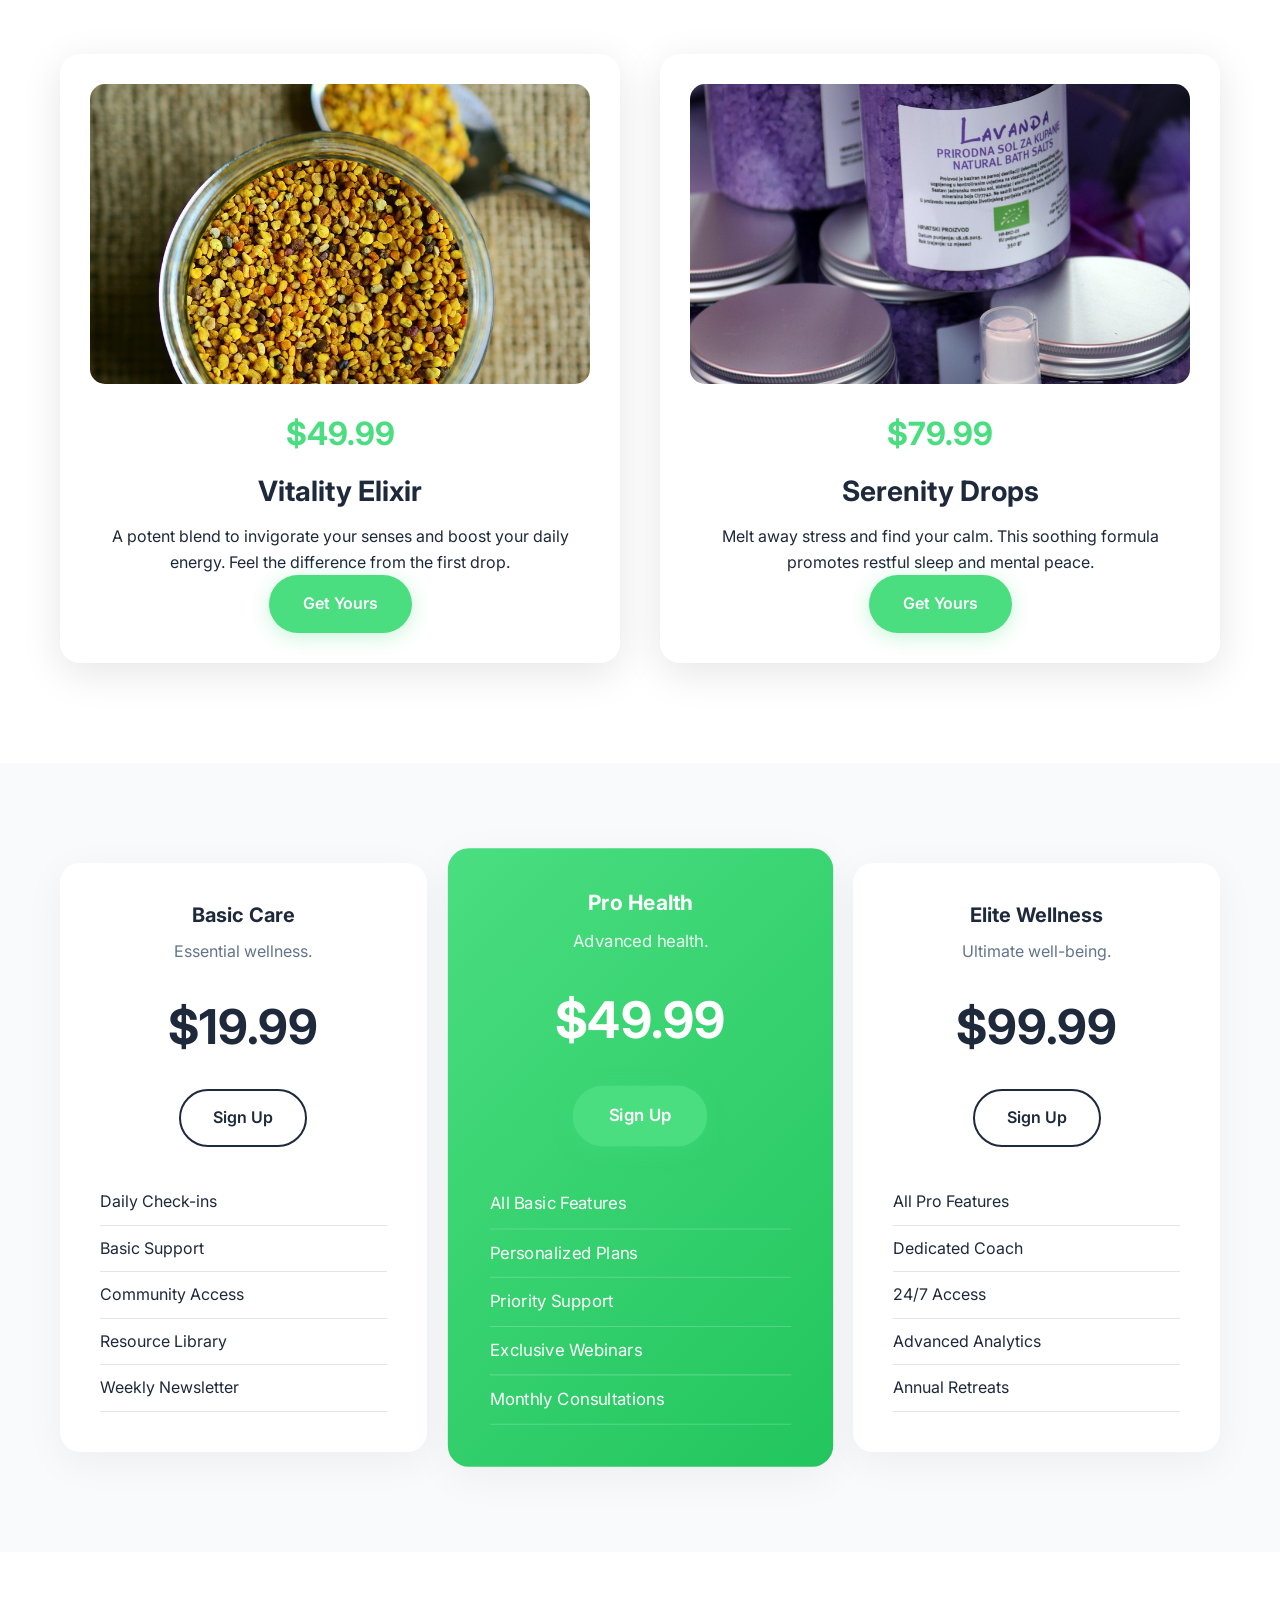
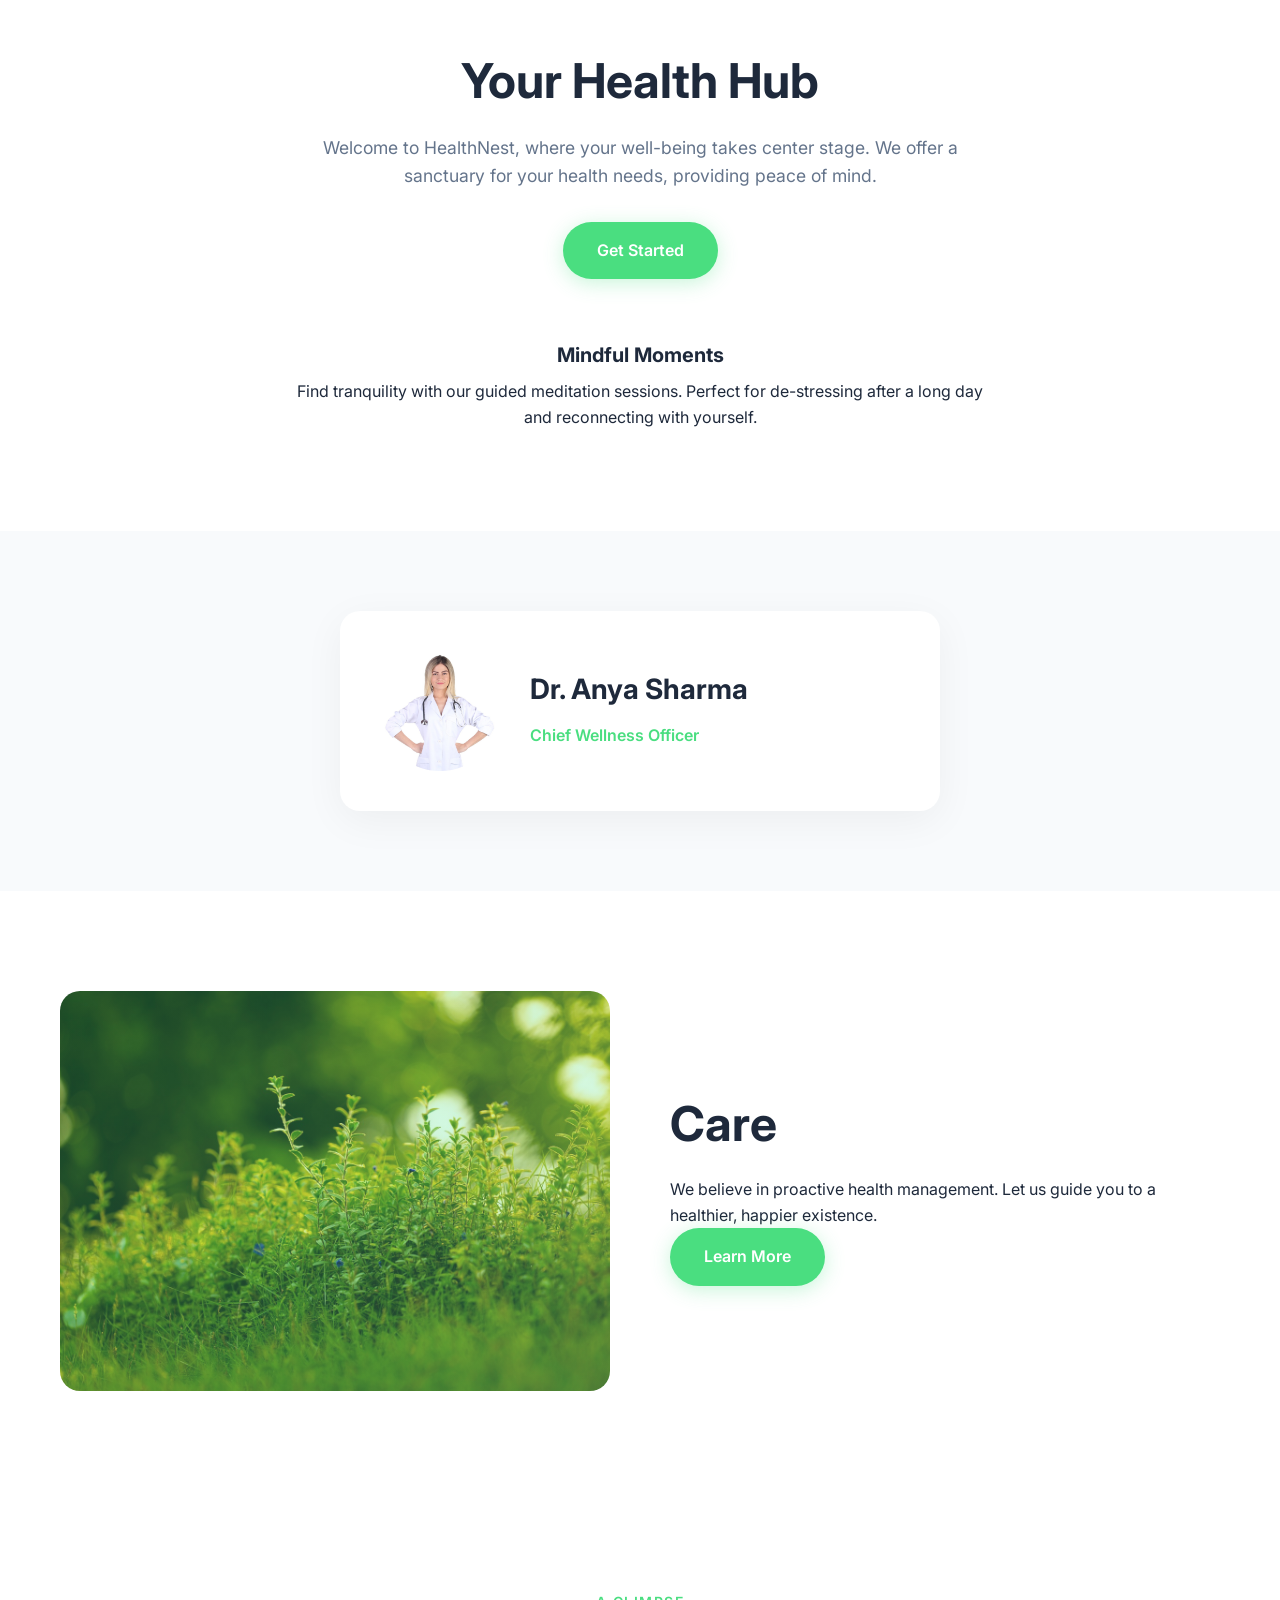
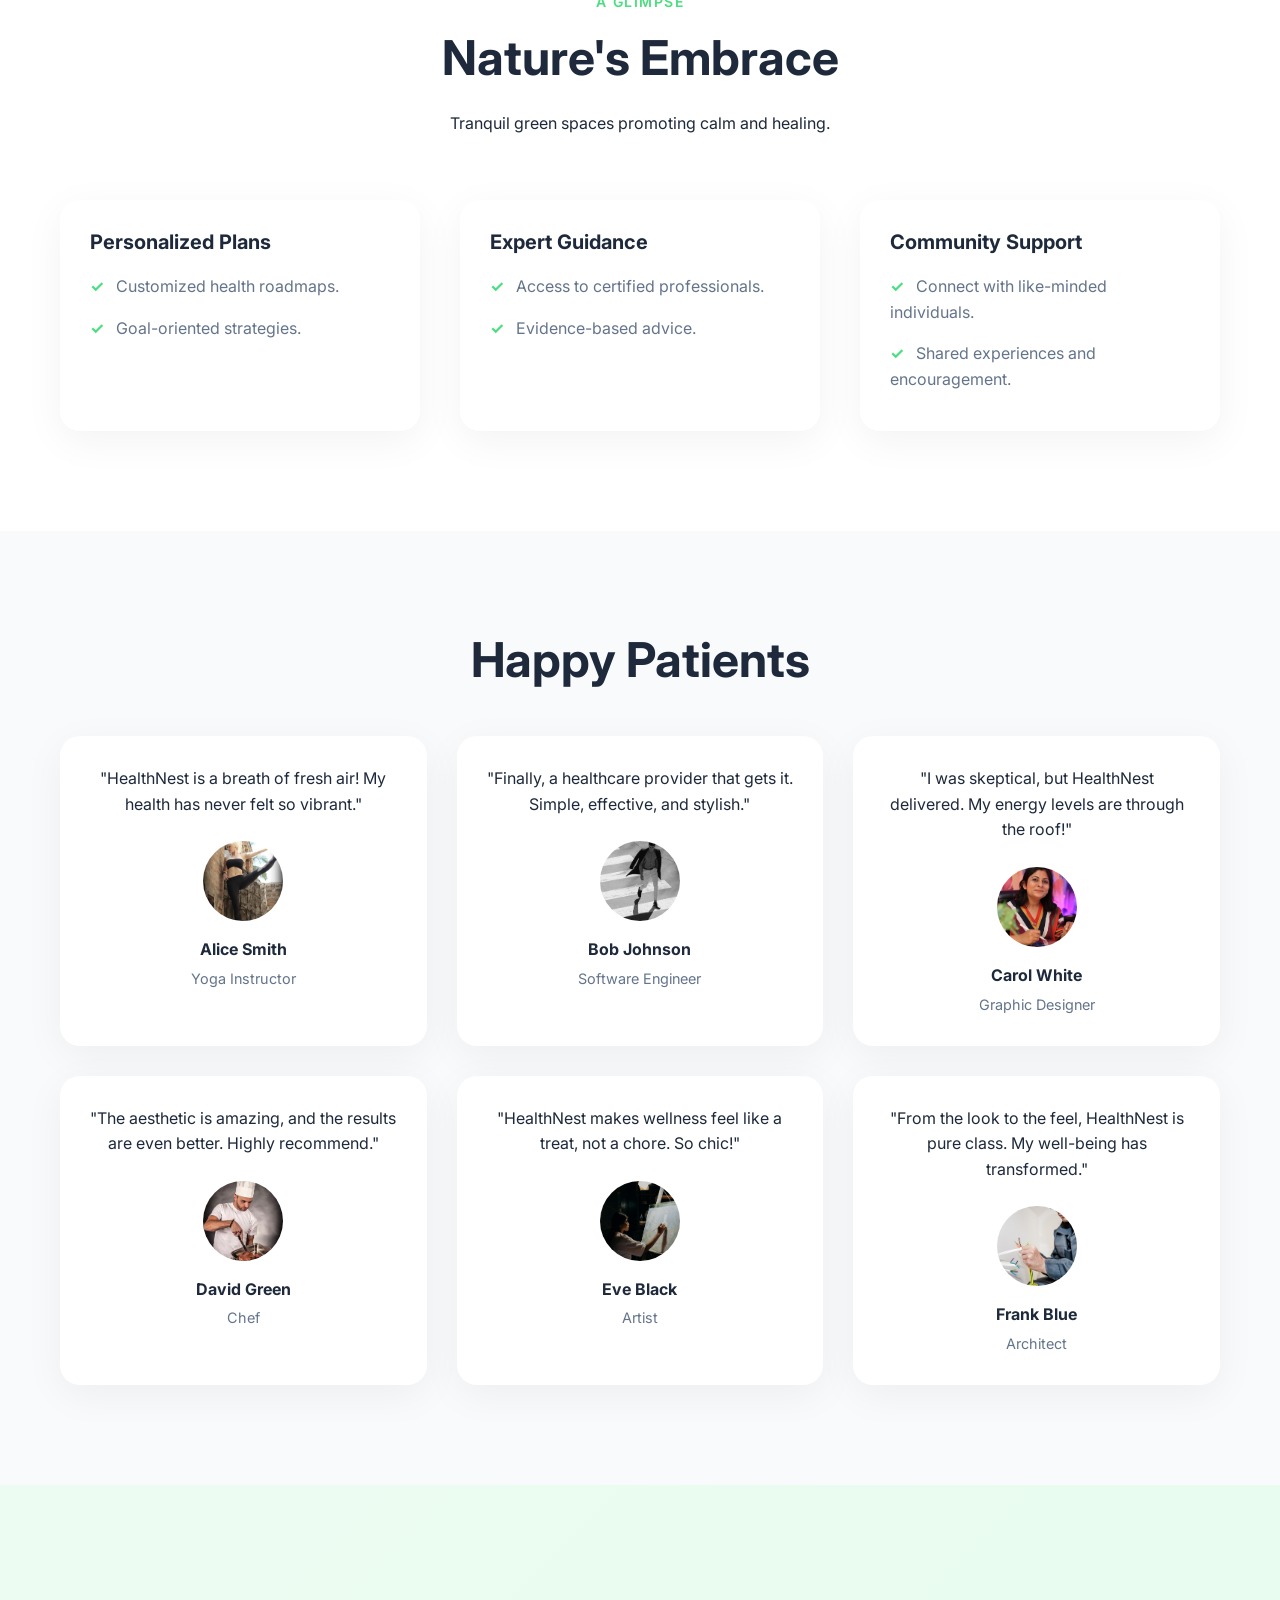
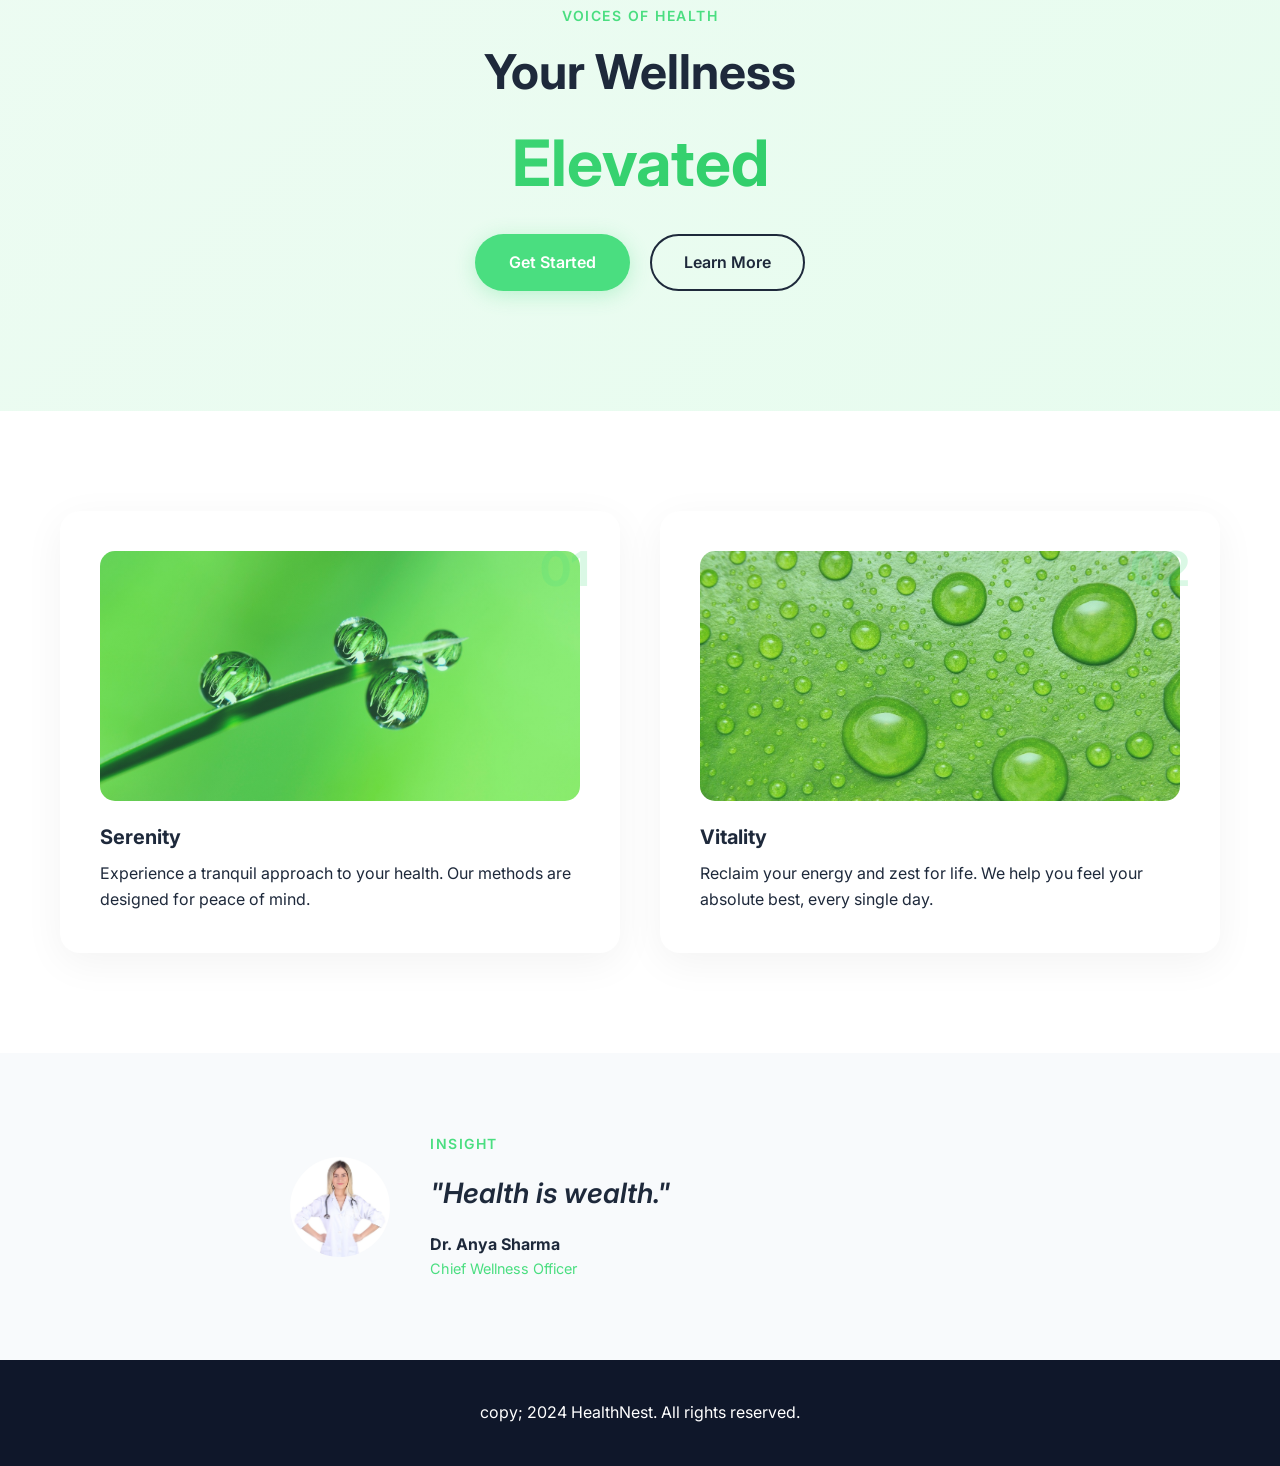
==== commit ac09f3ef: "removed holistic-health section" ====
--- a/capstone.html
+++ b/capstone.html
@@ -209,7 +209,7 @@
         </div>
     </section>
 
-    <section class="holistic-health">
+    <!-- <section class="holistic-health">
         <div class="container">
             <div class="section-header">
                 <p class="label">Our Approach</p>
@@ -261,7 +261,7 @@
                 </div>
             </div>
         </div>
-    </section>
+    </section> -->
 
     <section class="features">
         <div class="container">
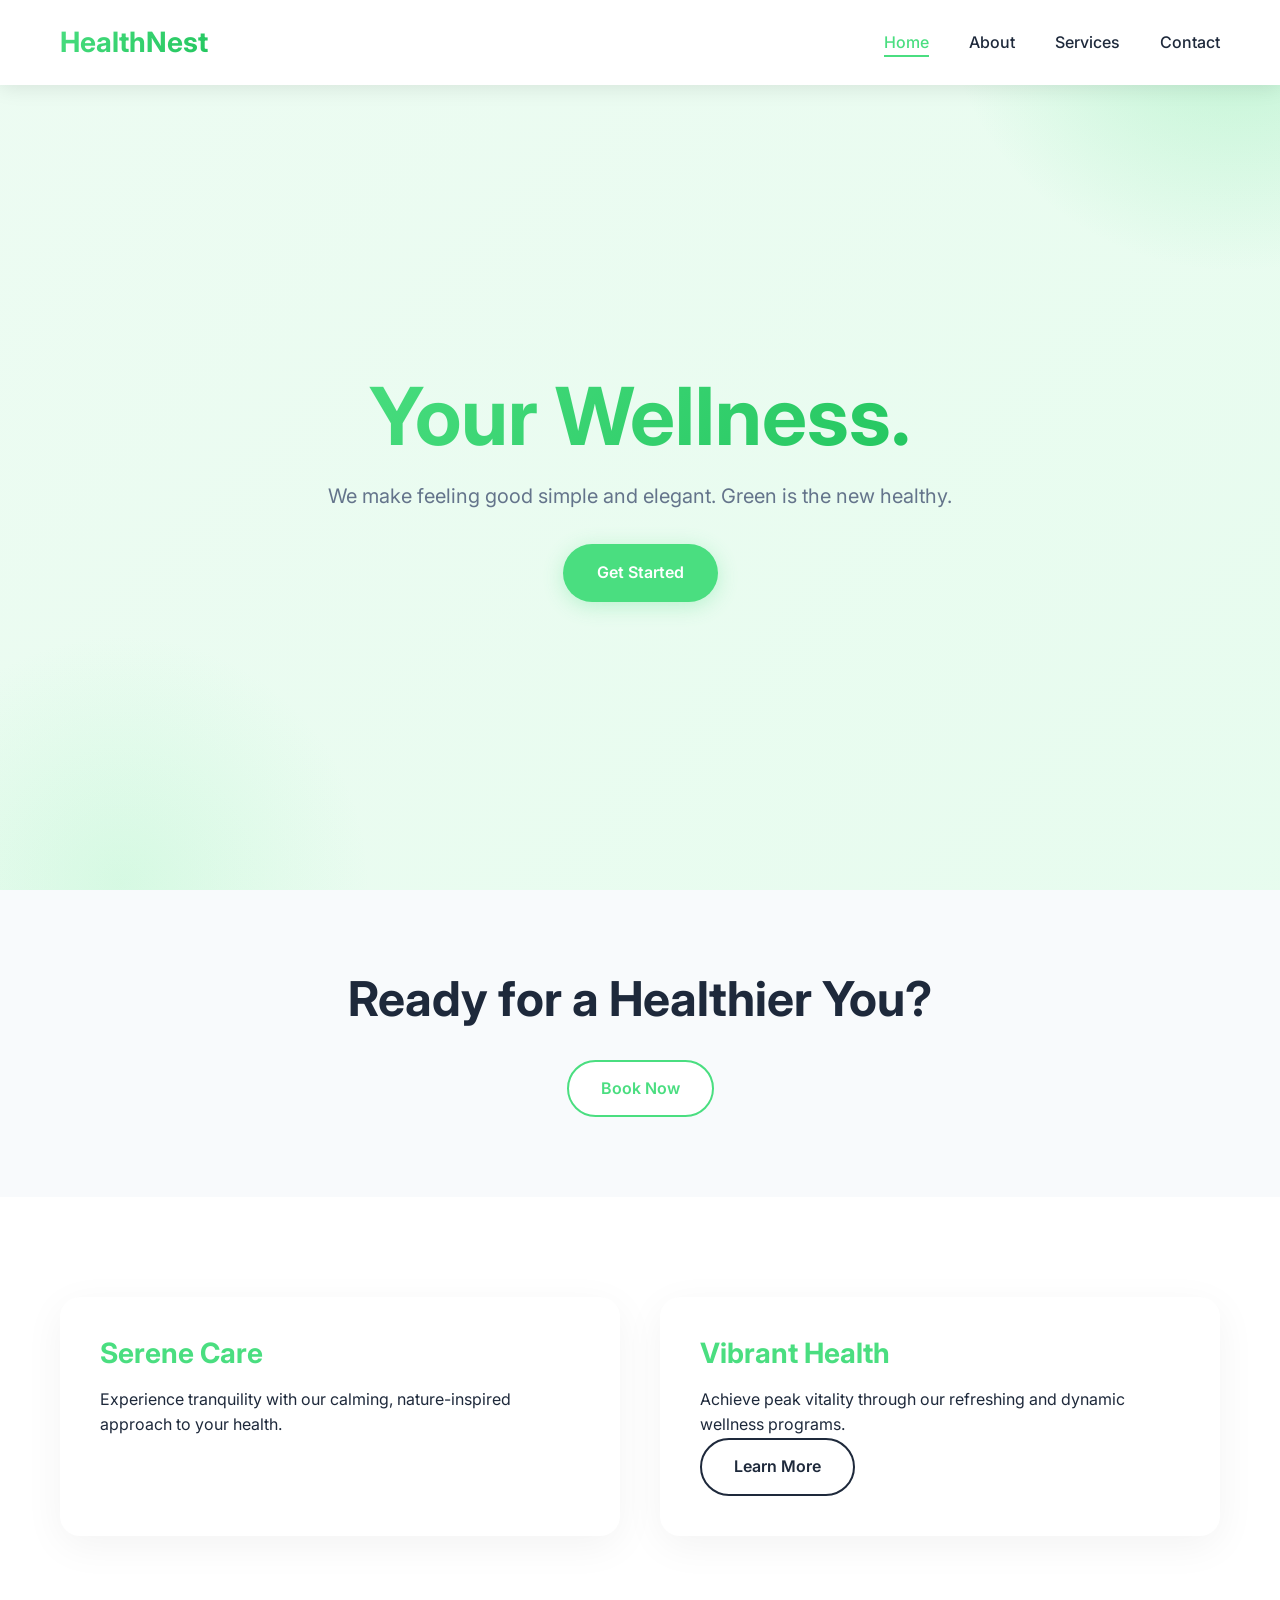
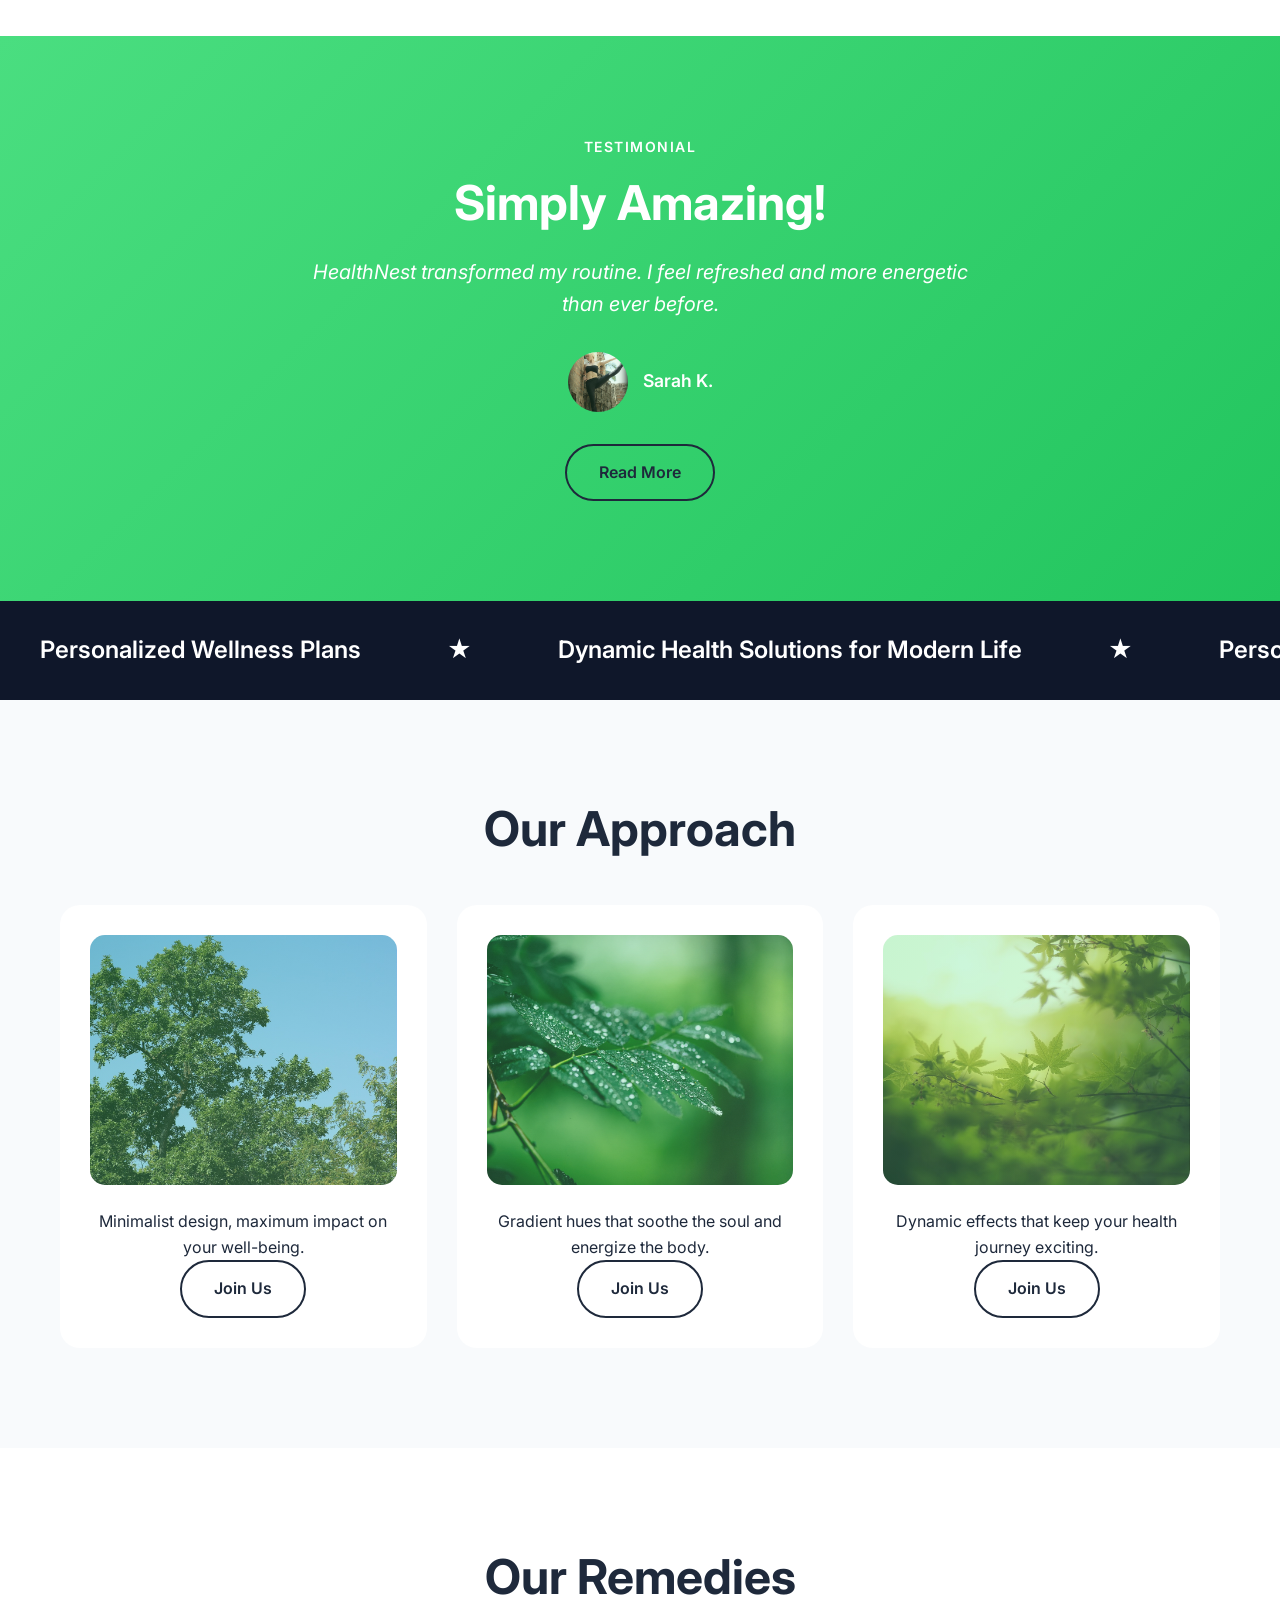
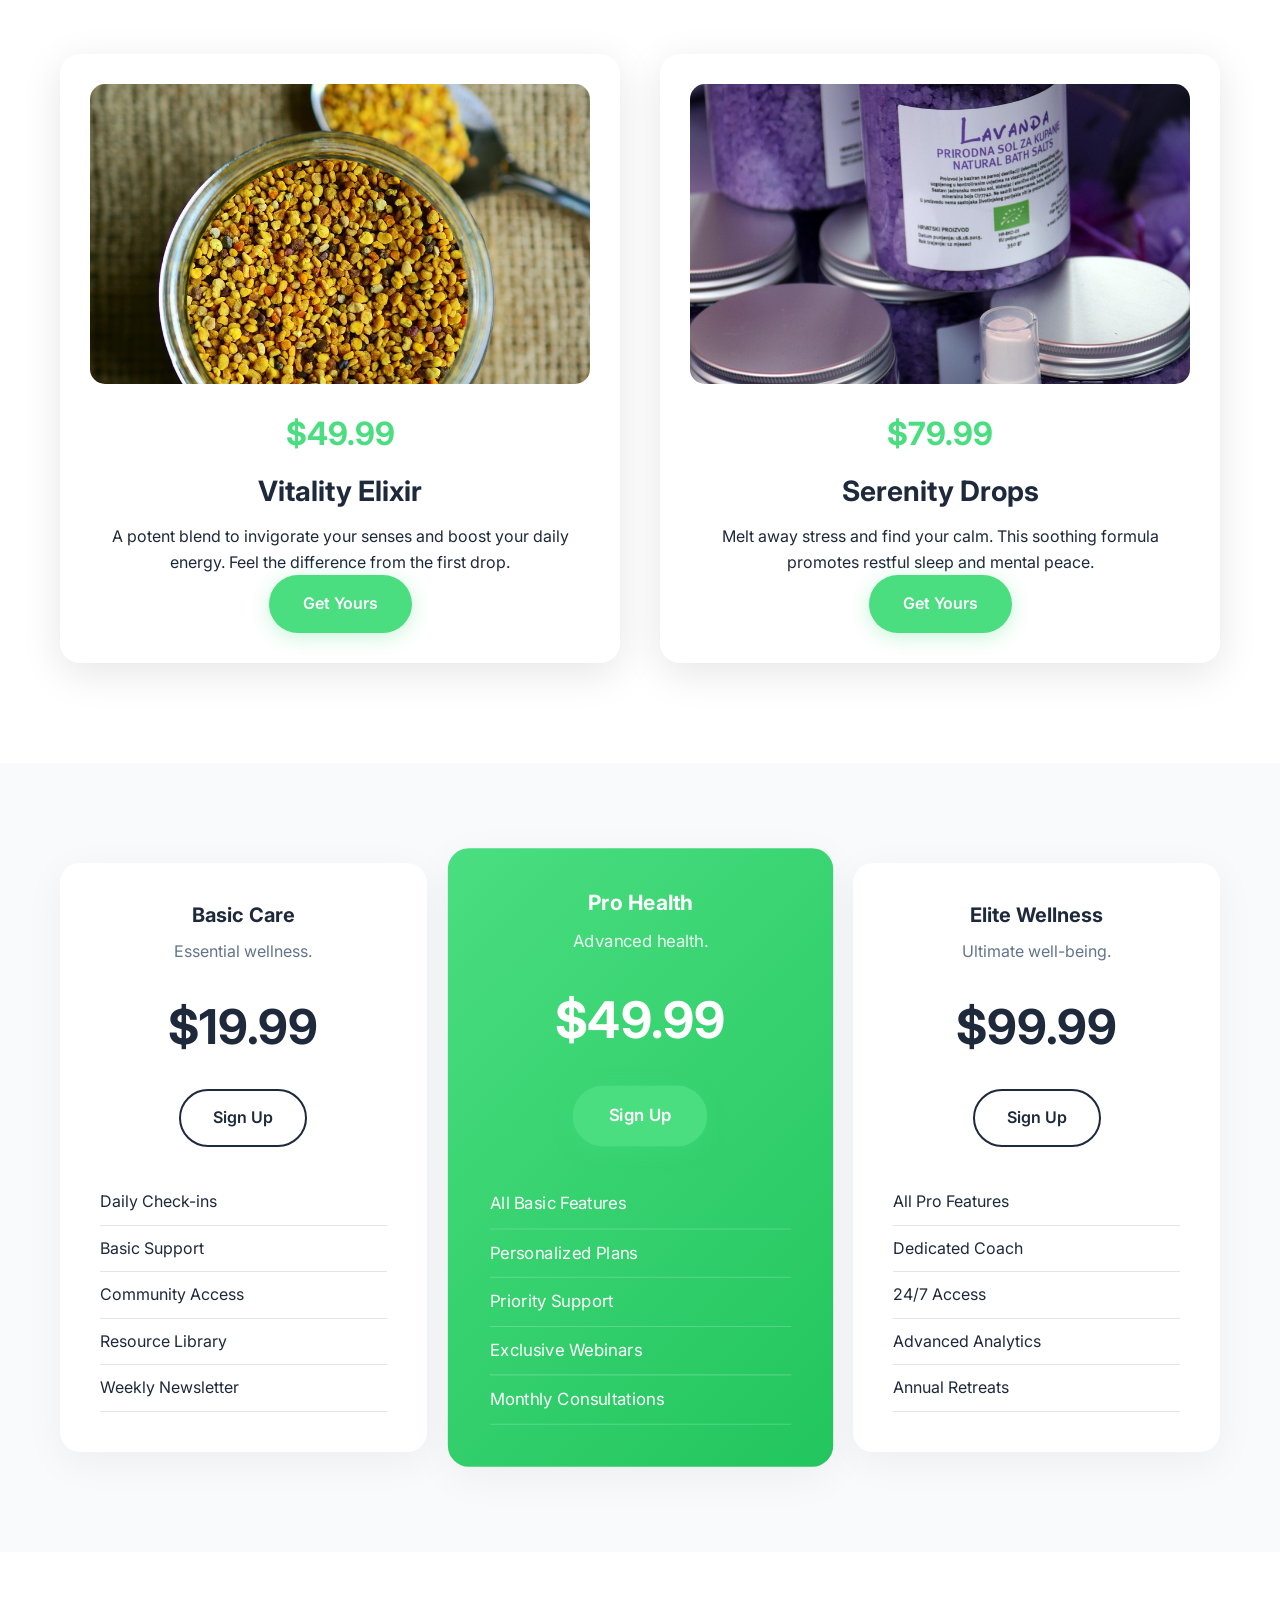
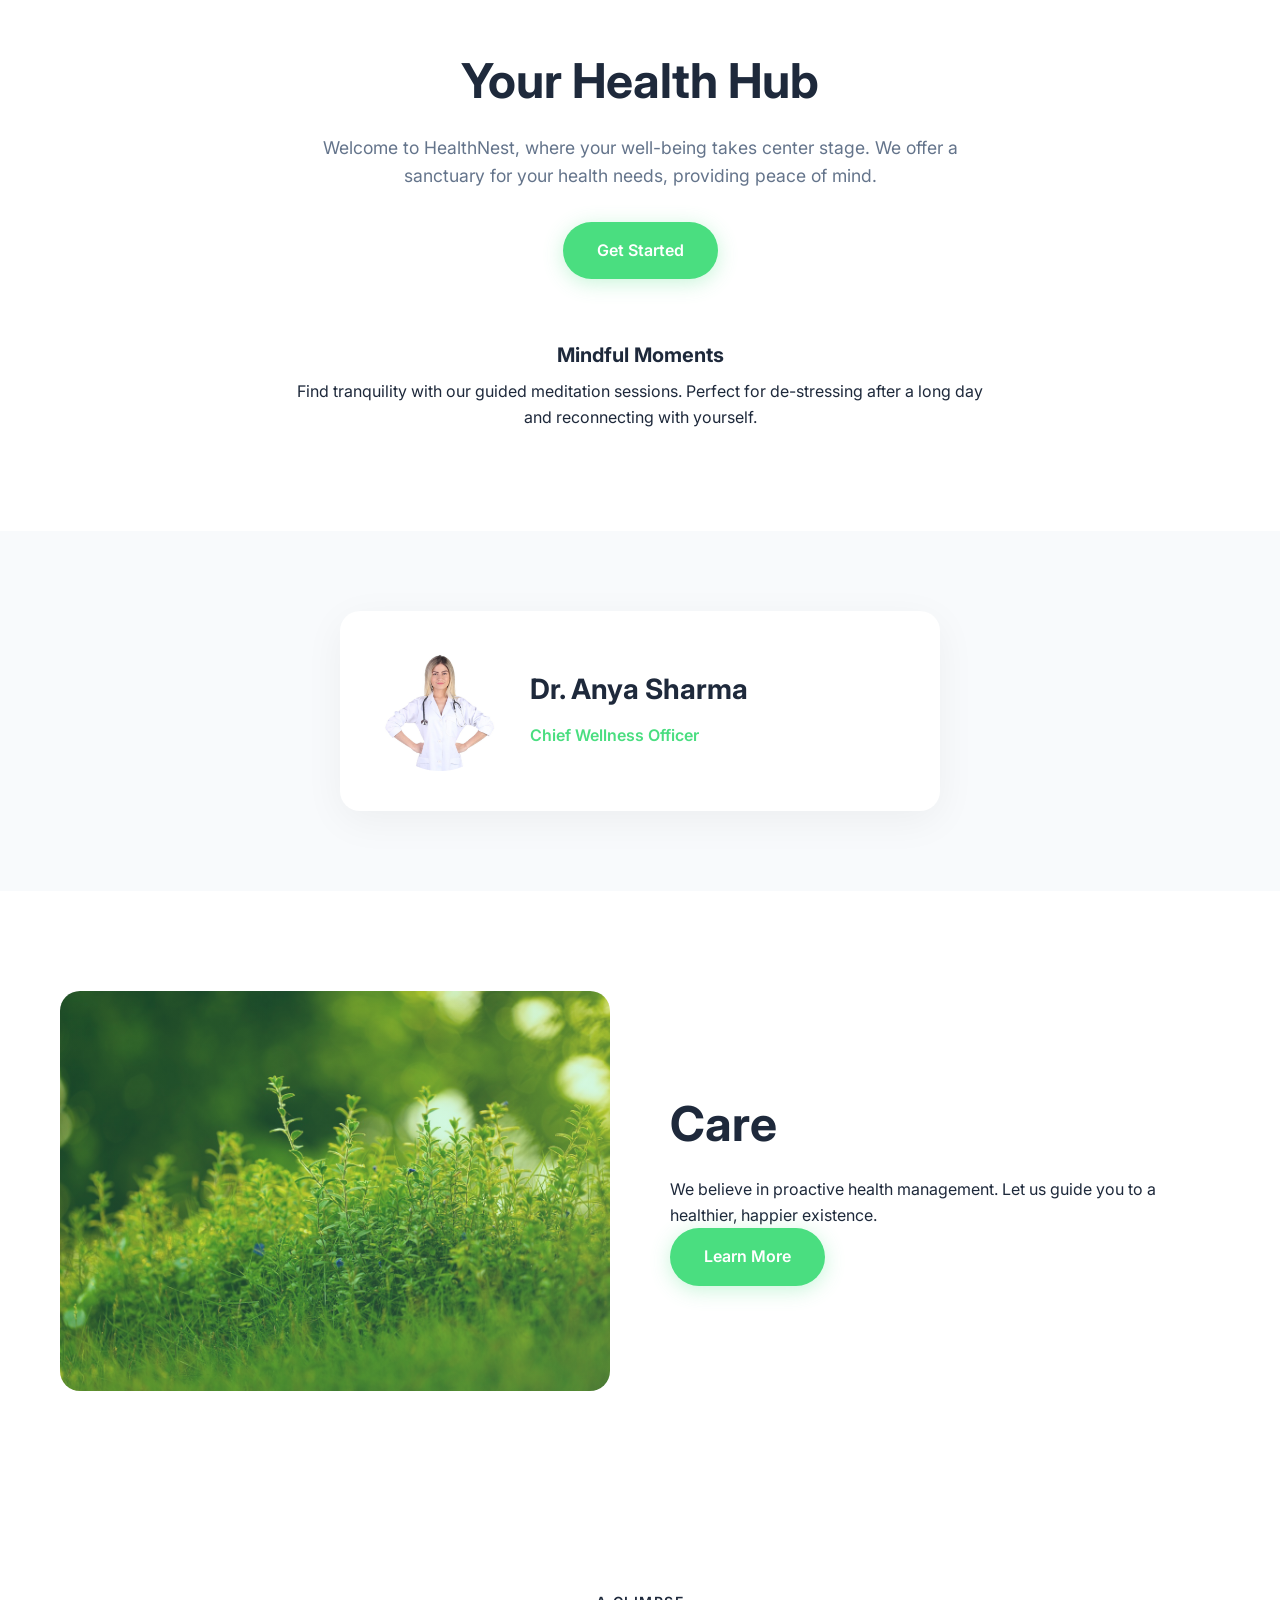
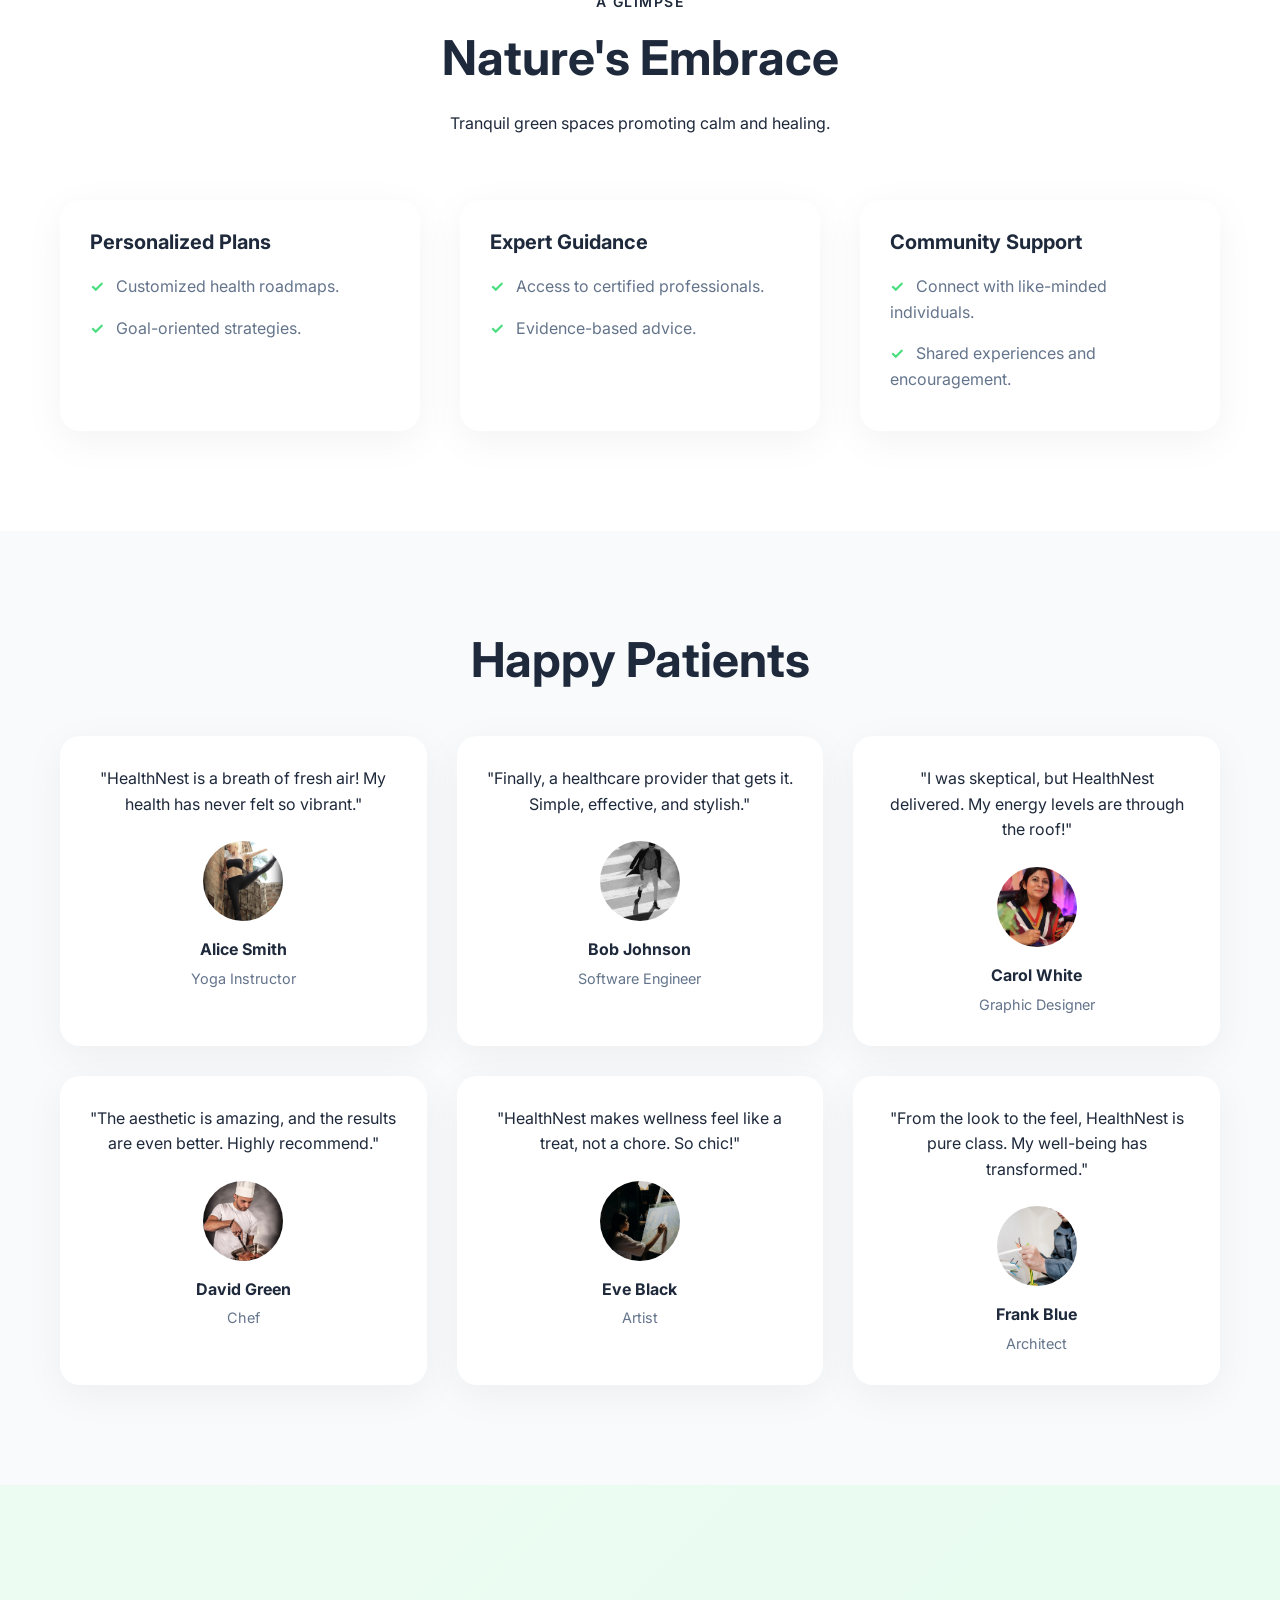
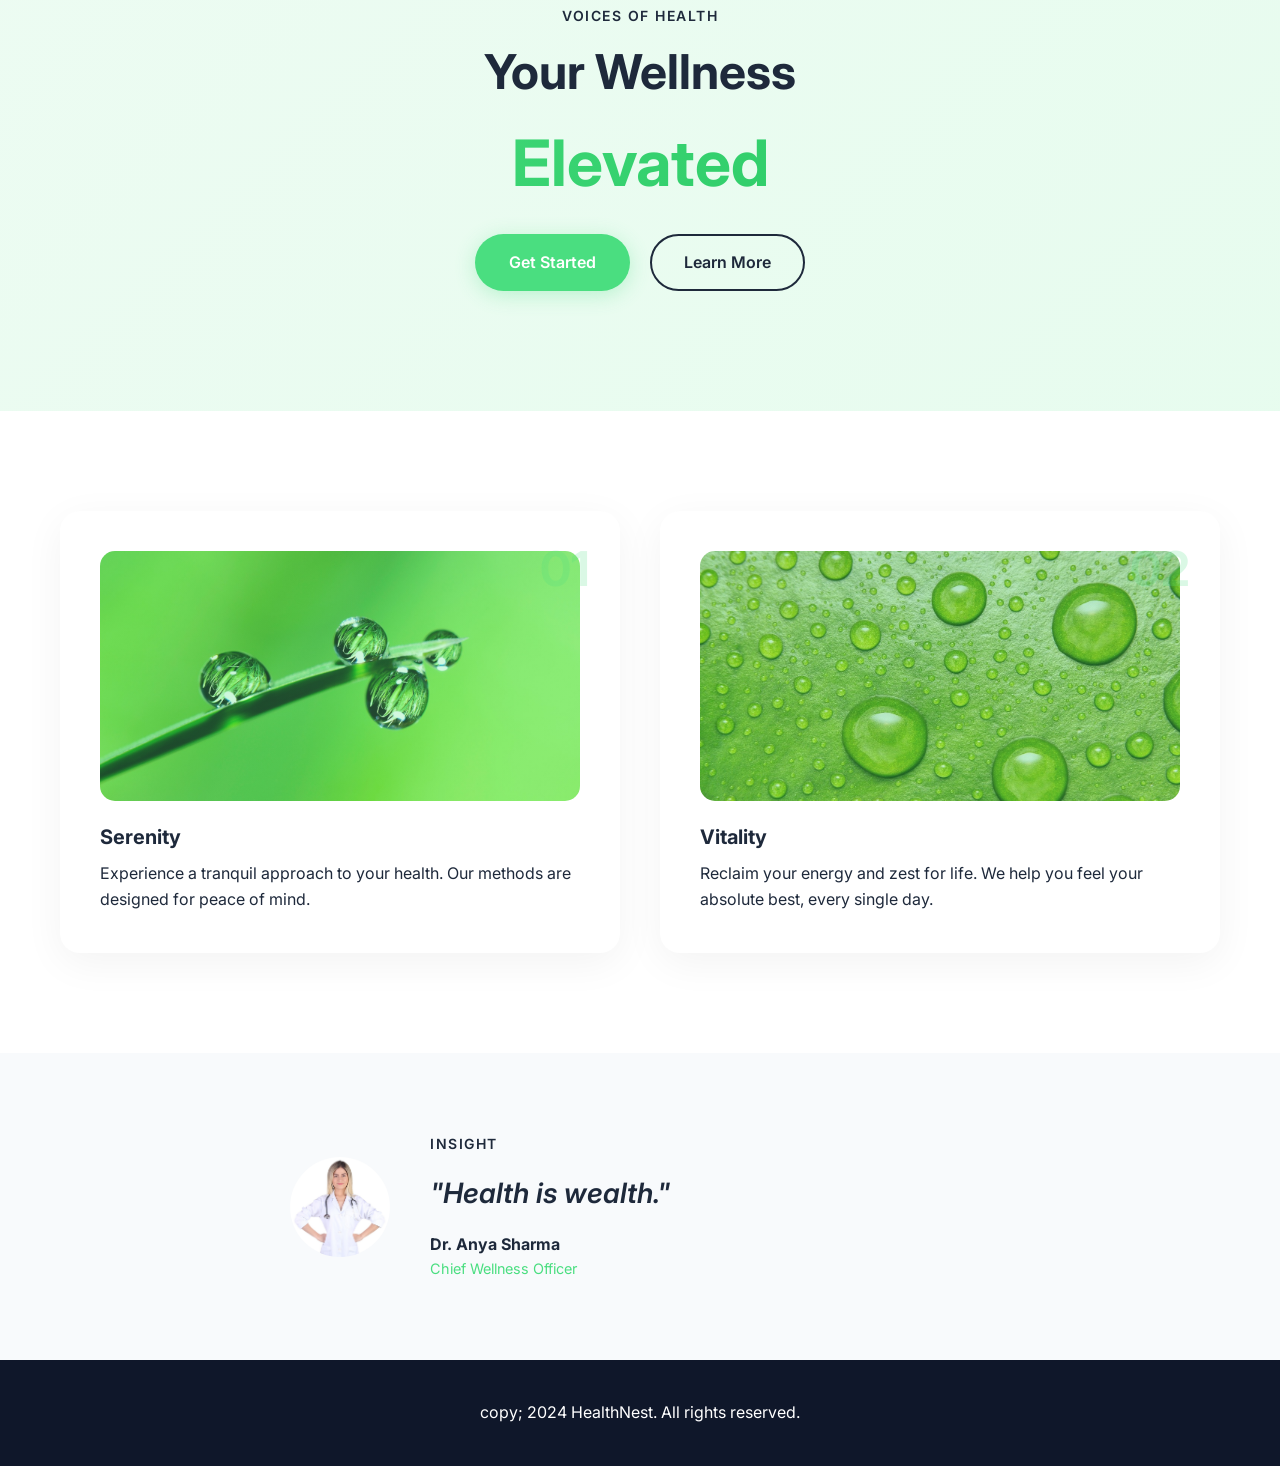
==== commit ccf70868: "capstone.html section distribution" ====
--- a/capstone.html
+++ b/capstone.html
@@ -10,9 +10,10 @@
     <link href="https://fonts.googleapis.com/css2?family=Inter:wght@300;400;500;600;700&display=swap" rel="stylesheet">
 </head>
 <body>
+    <!-- navbar section -->
     <nav class="navbar">
         <div class="container nav-container">
-            <a href="index.html" class="logo">HealthNest</a>
+            <a href="capstone.html" class="logo">HealthNest</a>
             <ul class="nav-menu">
                 <li><a href="capstone.html" class="nav-link active">Home</a></li>
                 <li><a href="about-us.html" class="nav-link">About</a></li>
@@ -22,6 +23,7 @@
         </div>
     </nav>
 
+    <!-- hero section -->
     <header class="hero">
         <div class="container">
             <h1 class="hero-title">Your Wellness.</h1>
@@ -29,7 +31,7 @@
             <a href="#" class="btn btn-primary">Get Started</a>
         </div>
     </header>
-
+    <!-- below hero section -->
     <section class="cta-section">
         <div class="container">
             <h2>Ready for a Healthier You?</h2>
@@ -37,6 +39,7 @@
         </div>
     </section>
 
+    <!-- service cards -->
     <section class="services">
         <div class="container">
             <div class="service-grid">
@@ -53,6 +56,7 @@
         </div>
     </section>
 
+    <!-- testimonial section -->
     <section class="testimonial-featured">
         <div class="container">
             <p class="label">Testimonial</p>
@@ -66,6 +70,7 @@
         </div>
     </section>
 
+    <!-- below testimonial -->
     <section class="marquee-section">
         <div class="marquee">
             <div class="marquee-content">
@@ -81,6 +86,7 @@
         </div>
     </section>
 
+    <!-- our approach section -->
     <section class="approach">
         <div class="container">
             <h2>Our Approach</h2>
@@ -104,6 +110,7 @@
         </div>
     </section>
 
+    <!-- products section -->
     <section class="products">
         <div class="container">
             <h2>Our Remedies</h2>
@@ -126,6 +133,7 @@
         </div>
     </section>
 
+    <!-- prizing cards section -->
     <section class="pricing">
         <div class="container">
             <div class="pricing-grid">
@@ -172,6 +180,7 @@
         </div>
     </section>
 
+    <!-- health hub section -->
     <section class="health-hub">
         <div class="container">
             <h2>Your Health Hub</h2>
@@ -184,6 +193,7 @@
         </div>
     </section>
 
+    <!-- doctor card -->
     <section class="team">
         <div class="container">
             <div class="team-card">
@@ -196,6 +206,7 @@
         </div>
     </section>
 
+    <!-- care section -->
     <section class="care-section">
         <div class="container">
             <div class="care-content">
@@ -263,6 +274,7 @@
         </div>
     </section> -->
 
+    <!-- glimpse section -->
     <section class="features">
         <div class="container">
             <div class="section-header">
@@ -296,6 +308,7 @@
         </div>
     </section>
 
+    <!-- happy patients section -->
     <section class="testimonials">
         <div class="container">
             <h2>Happy Patients</h2>
@@ -340,6 +353,7 @@
         </div>
     </section>
 
+    <!-- voices of health section -->
     <section class="final-cta">
         <div class="container">
             <p class="label">Voices of Health</p>
@@ -352,6 +366,7 @@
         </div>
     </section>
 
+    <!-- wellness-steps cards -->
     <section class="wellness-steps">
         <div class="container">
             <div class="steps-grid">
@@ -371,6 +386,7 @@
         </div>
     </section>
 
+    <!-- before footer section-->
     <section class="insight">
         <div class="container">
             <div class="insight-content">
@@ -385,6 +401,7 @@
         </div>
     </section>
 
+    <!-- footer section -->
     <footer class="footer">
         <div class="container">
             <p>copy; 2024 HealthNest. All rights reserved.</p>
--- a/capstone.css
+++ b/capstone.css
@@ -112,7 +112,6 @@
     font-size: 0.875rem;
     font-weight: 600;
     letter-spacing: 1.5px;
-    color: #4ade80;
     margin-bottom: 1rem;
 }
 
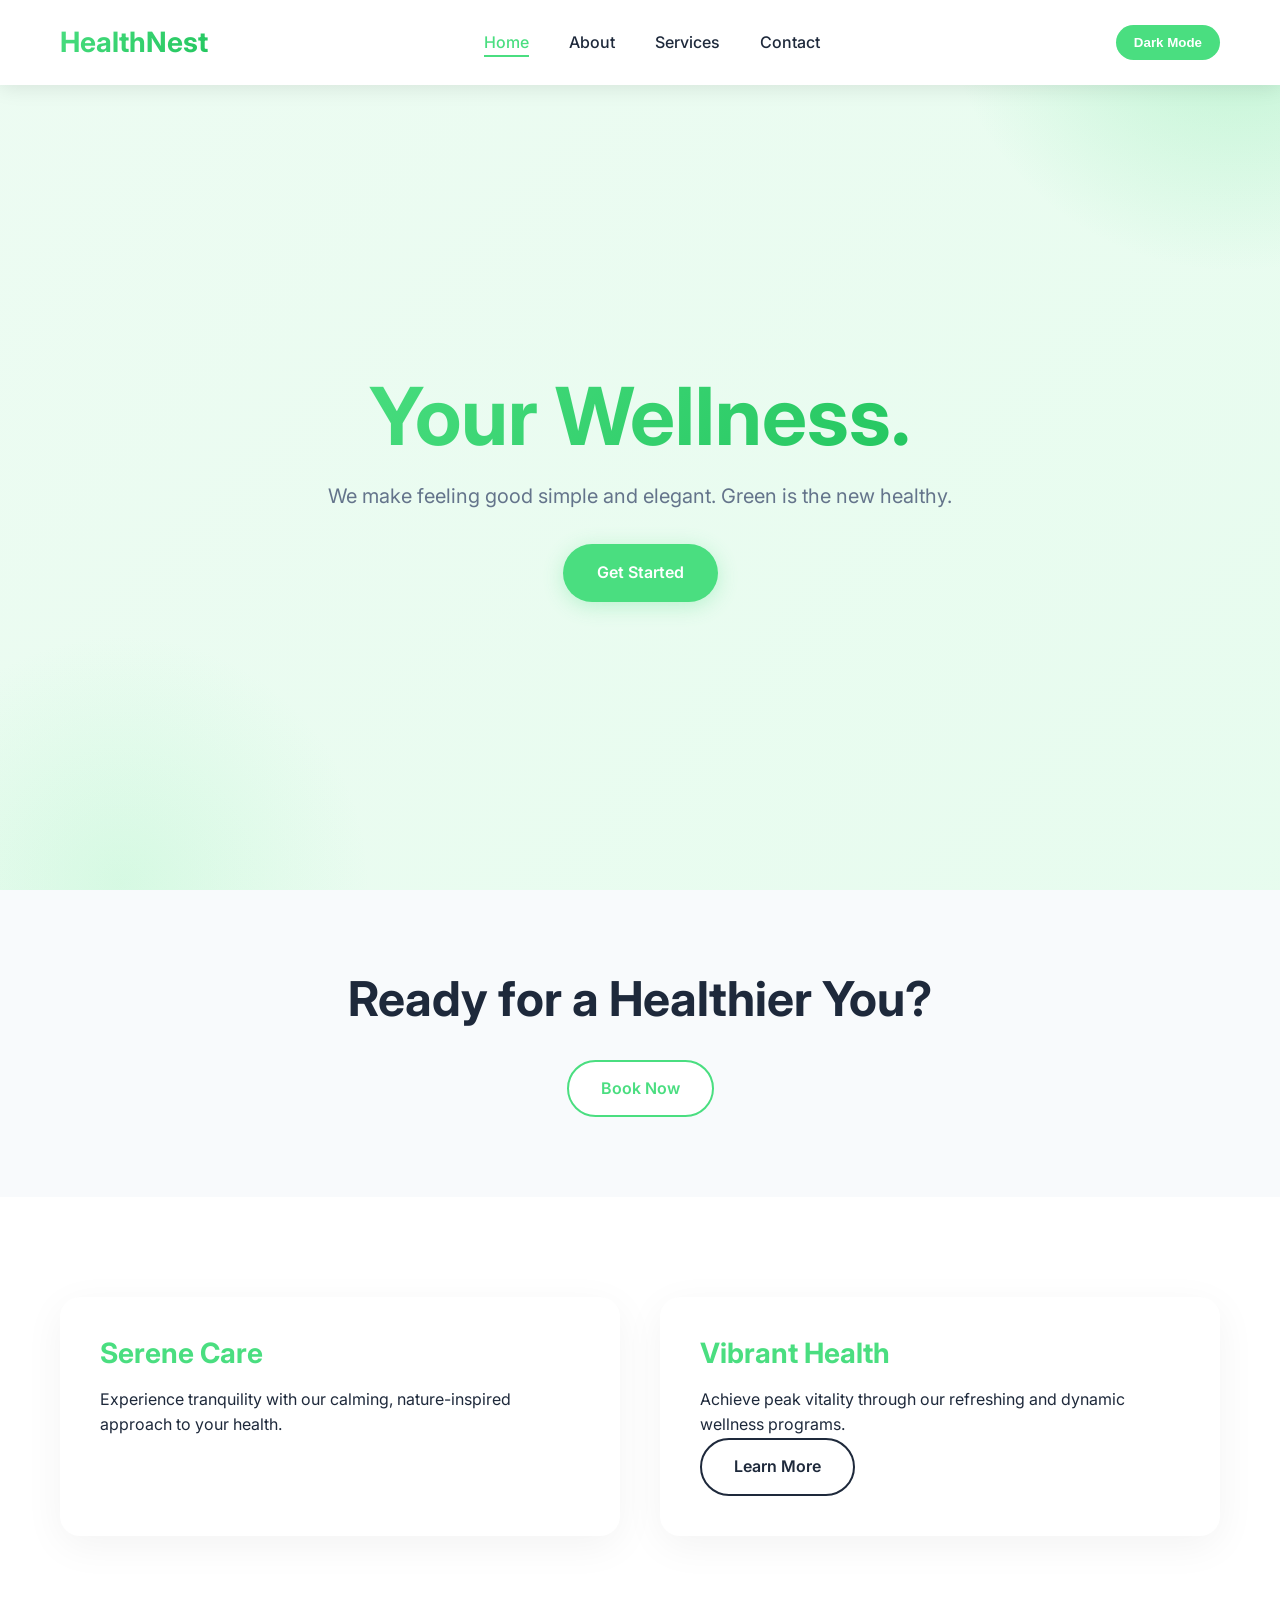
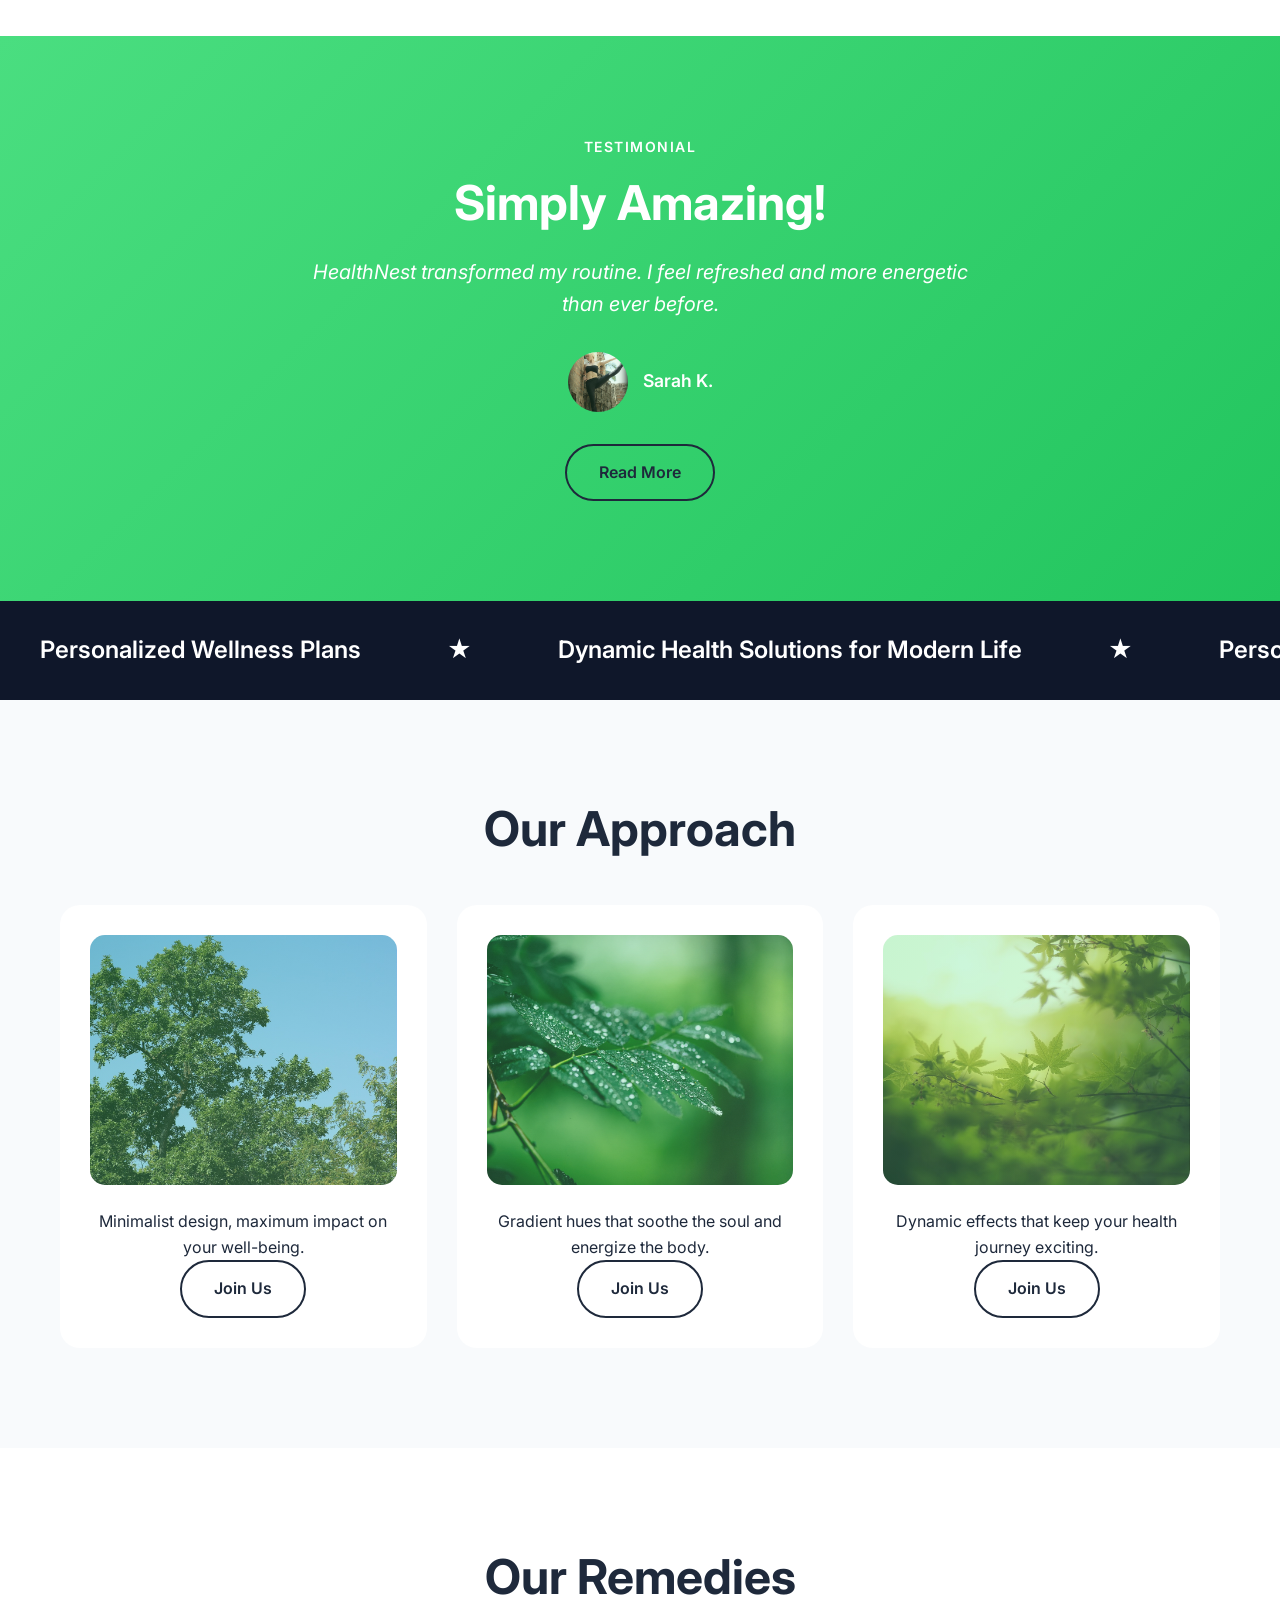
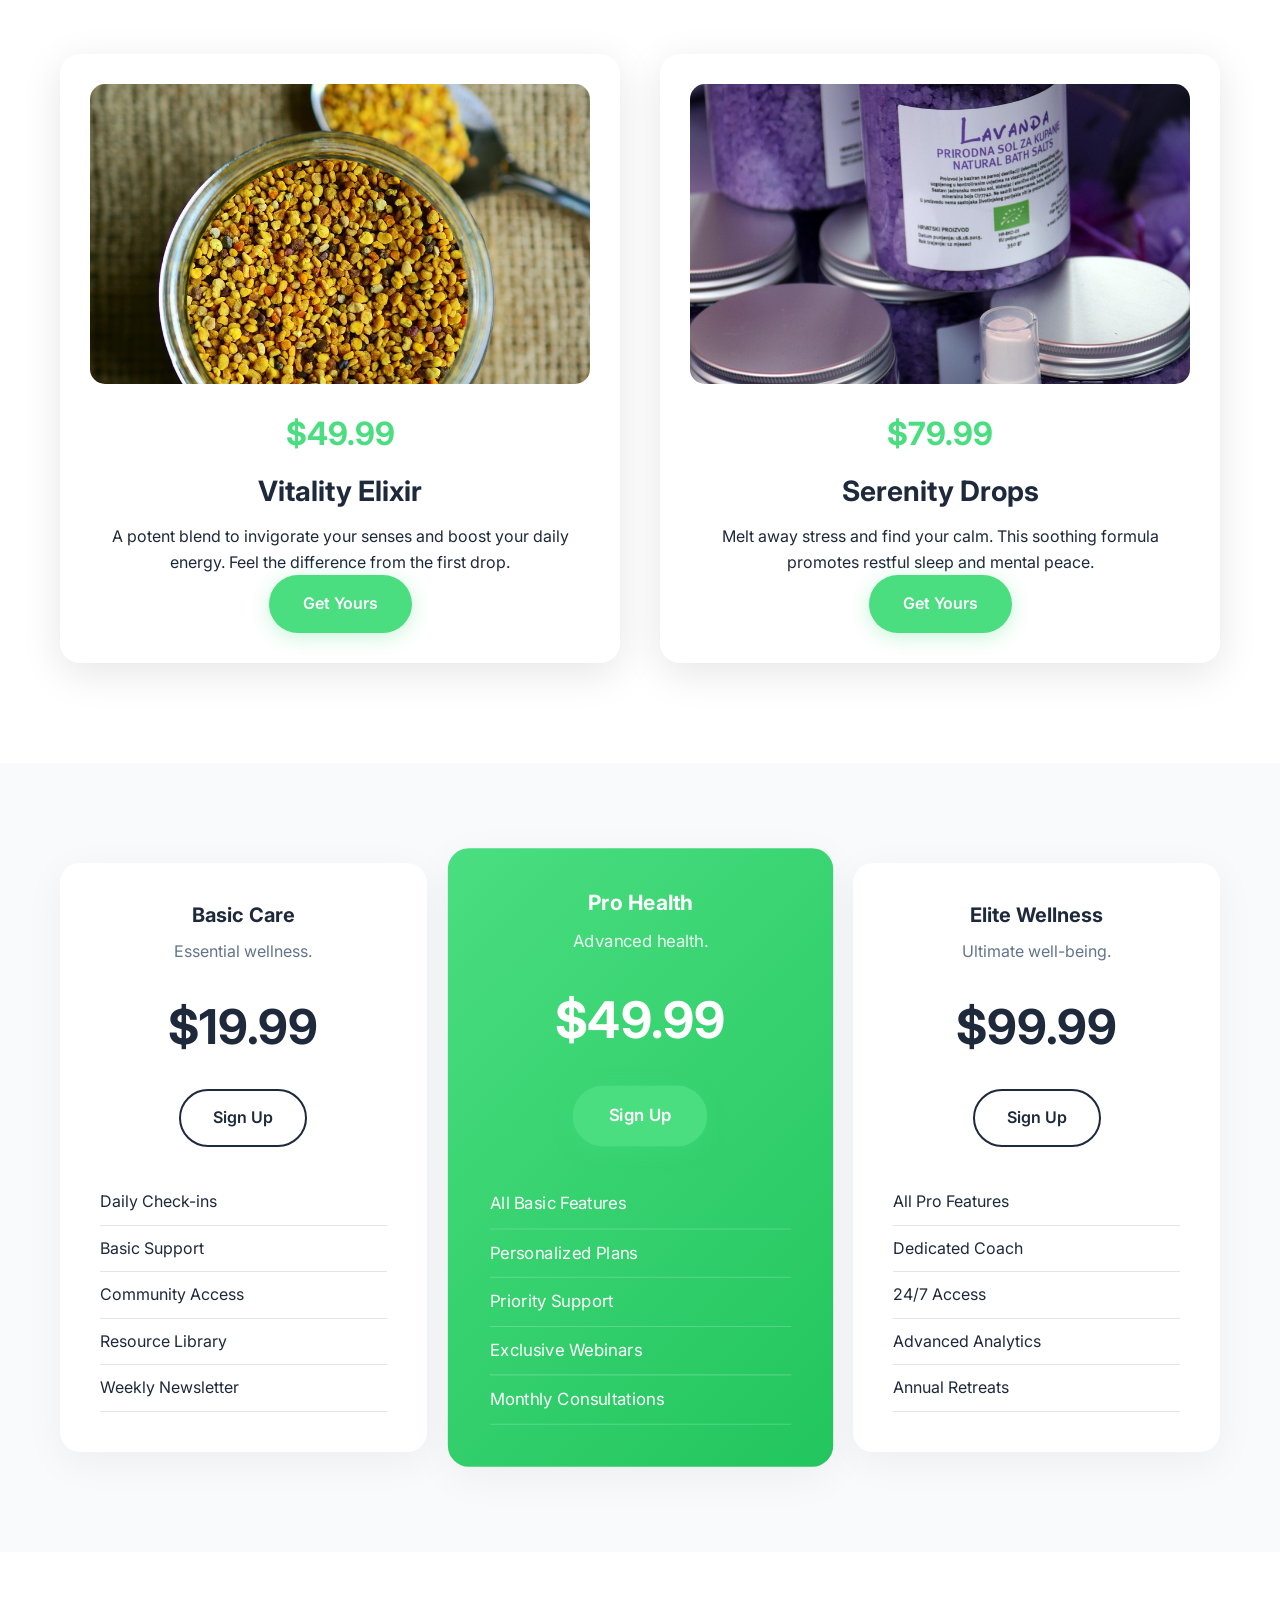
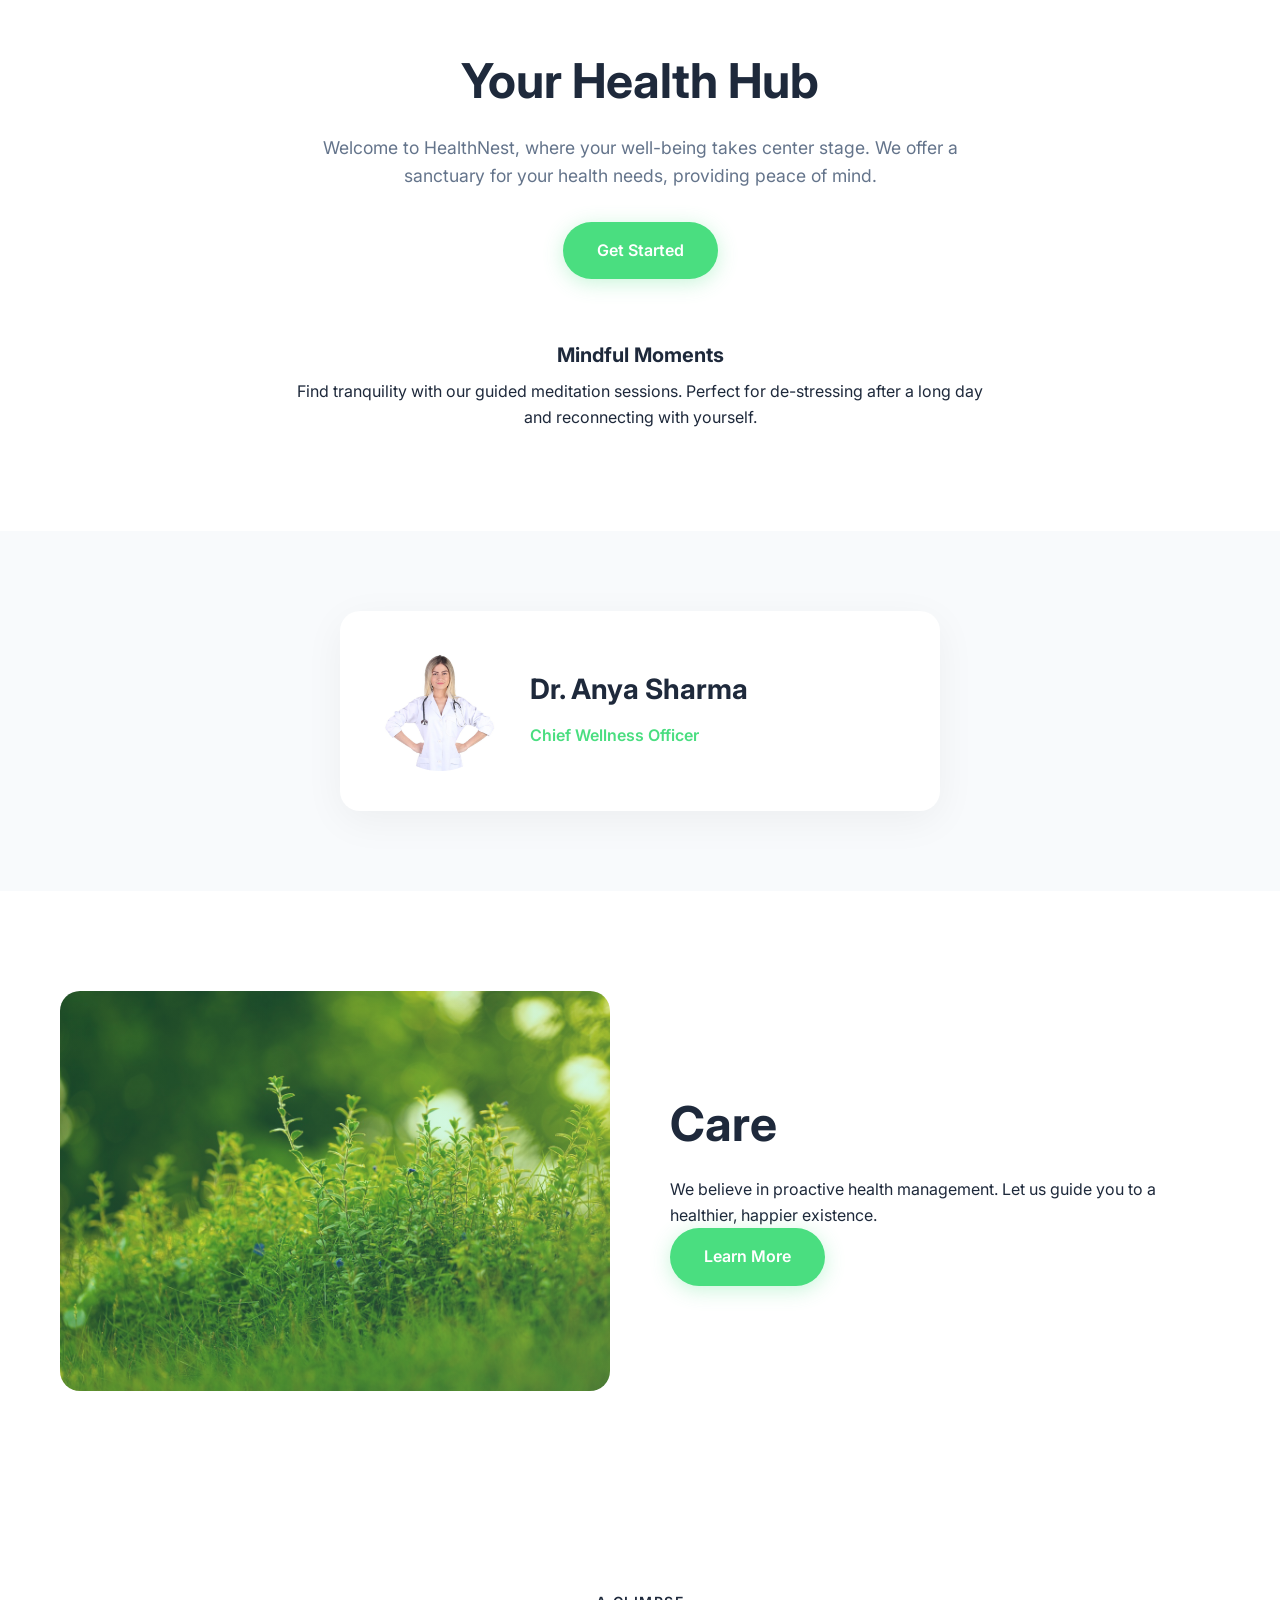
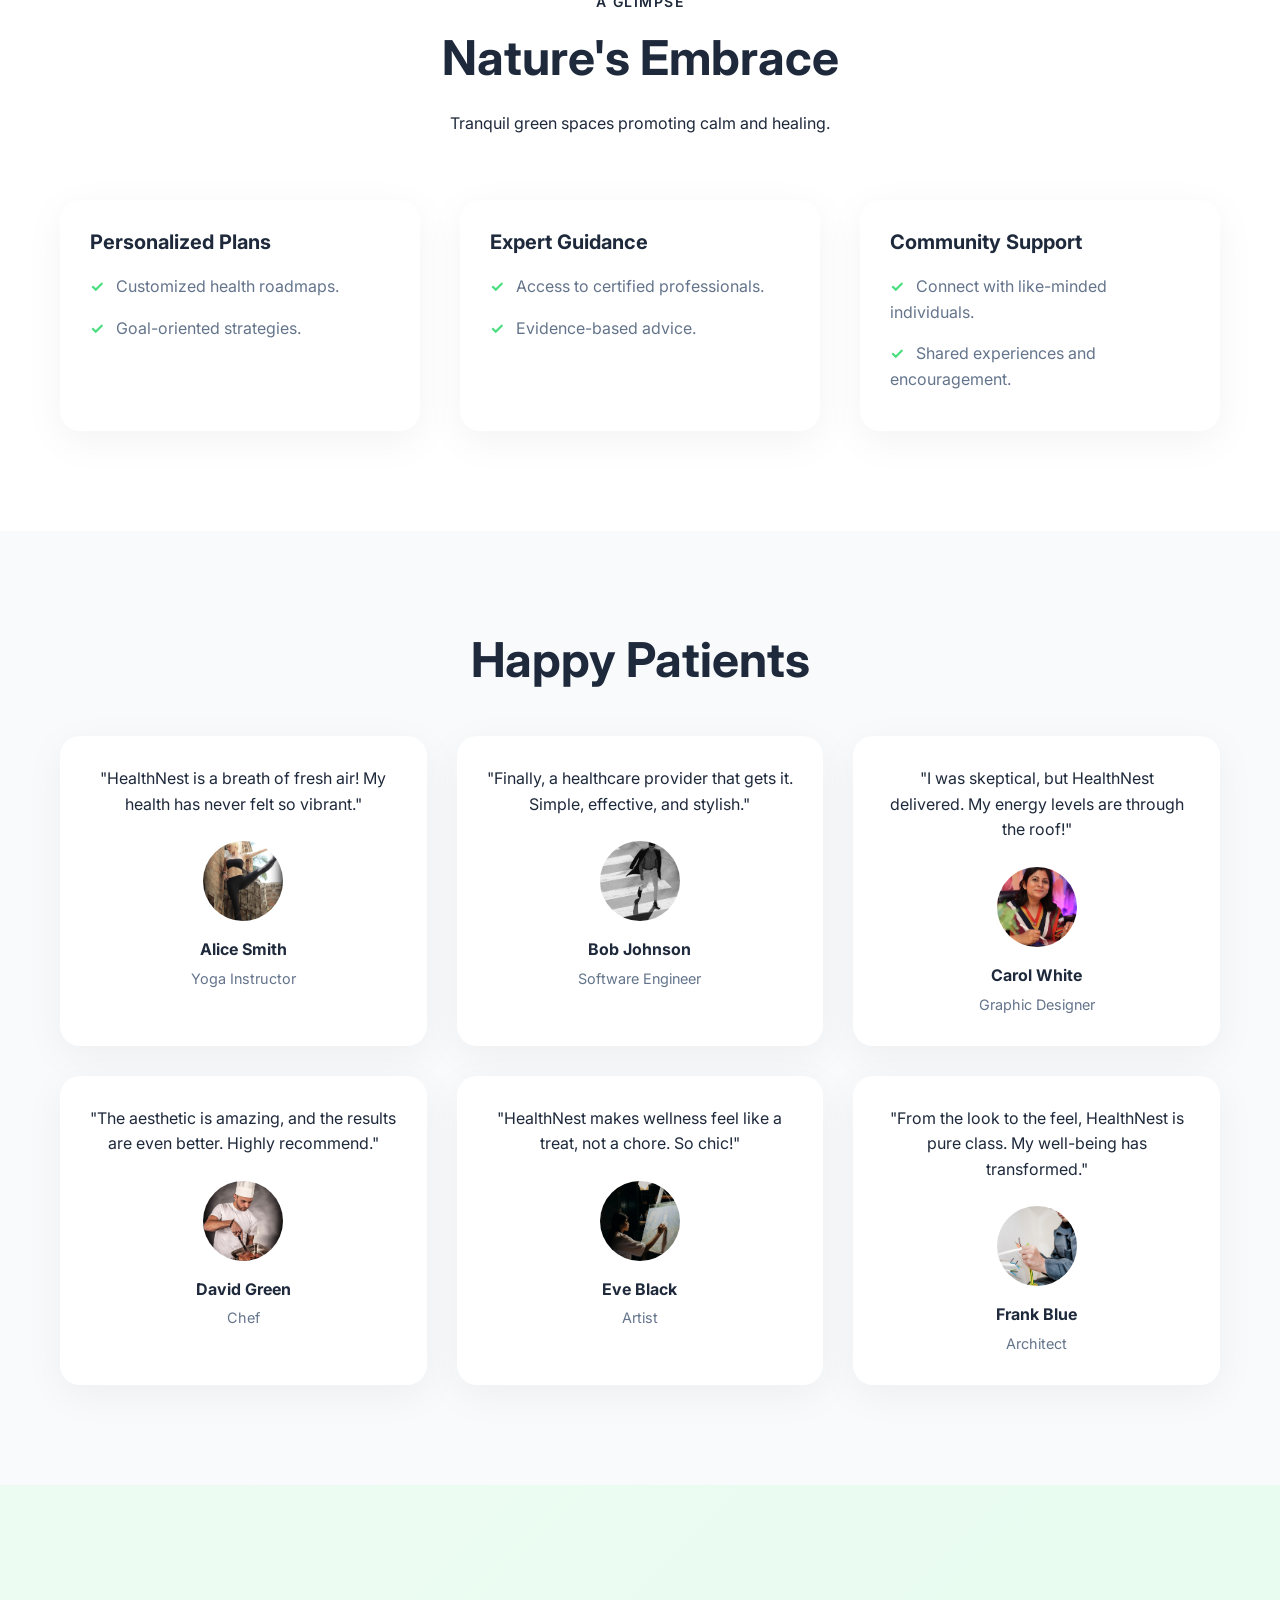
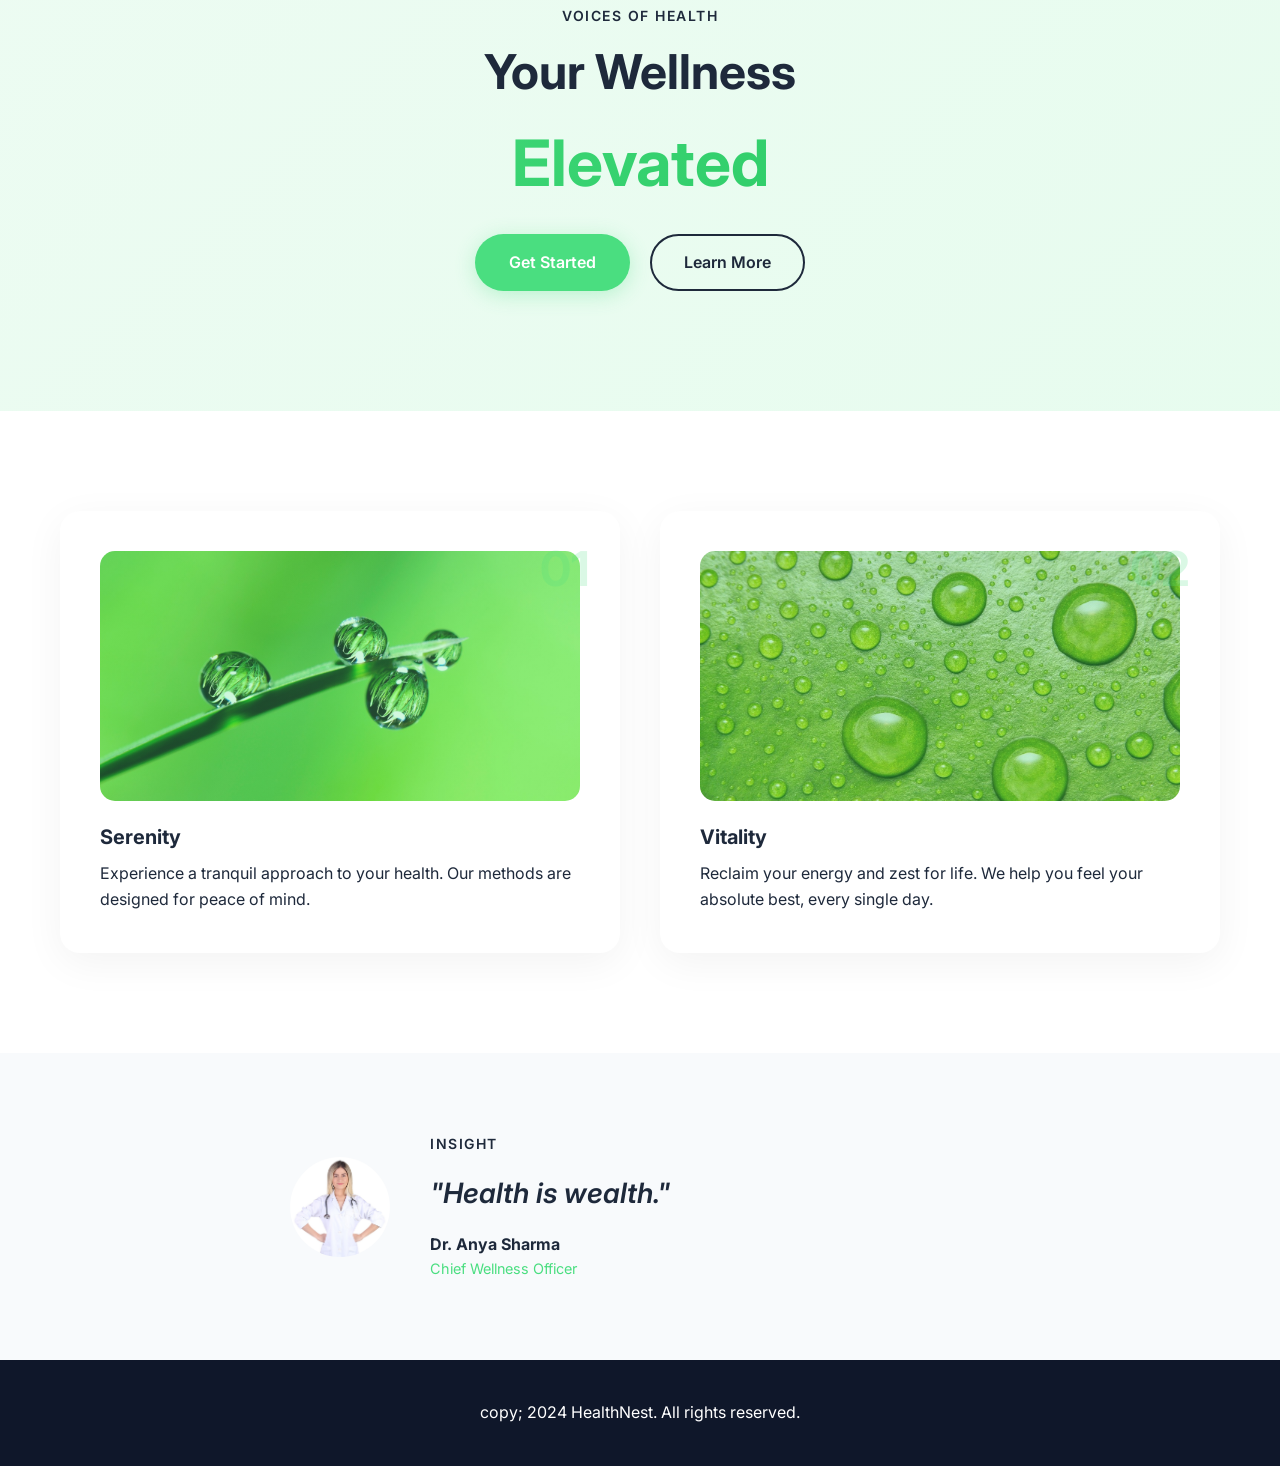
==== commit 5a3e77f1: "added dark mode using js and updated navbar" ====
--- a/capstone.html
+++ b/capstone.html
@@ -11,17 +11,20 @@
 </head>
 <body>
     <!-- navbar section -->
-    <nav class="navbar">
-        <div class="container nav-container">
-            <a href="capstone.html" class="logo">HealthNest</a>
-            <ul class="nav-menu">
-                <li><a href="capstone.html" class="nav-link active">Home</a></li>
-                <li><a href="about-us.html" class="nav-link">About</a></li>
-                <li><a href="services.html" class="nav-link">Services</a></li>
-                <li><a href="contact.html" class="nav-link">Contact</a></li>
-            </ul>
-        </div>
-    </nav>
+<nav class="navbar">
+    <div class="container nav-container">
+        <a href="capstone.html" class="logo">HealthNest</a>
+        <ul class="nav-menu">
+            <li><a href="capstone.html" class="nav-link active">Home</a></li>
+            <li><a href="about-us.html" class="nav-link">About</a></li>
+            <li><a href="services.html" class="nav-link">Services</a></li>
+            <li><a href="contact.html" class="nav-link">Contact</a></li>
+        </ul>
+
+        <button id="theme-toggle" class="theme-btn">Dark Mode</button>
+    </div>
+</nav>
+
 
     <!-- hero section -->
     <header class="hero">
@@ -407,5 +410,6 @@
             <p>copy; 2024 HealthNest. All rights reserved.</p>
         </div>
     </footer>
+    <script src="./capstone.js"></script>
 </body>
 </html>
--- a/capstone.css
+++ b/capstone.css
@@ -1310,3 +1310,103 @@
         direction: ltr;
     }
 }
+
+/* javascript css */
+
+/* DARK MODE */
+.theme-btn {
+    margin-left: 20px;
+    padding: 10px 18px;
+    border: none;
+    border-radius: 30px;
+    background: #4ade80;
+    color: #fff;
+    font-weight: 600;
+    cursor: pointer;
+    transition: 0.3s ease;
+}
+
+.theme-btn:hover {
+    opacity: 0.85;
+    transform: translateY(-2px);
+}
+
+/* Body + text */
+body.dark {
+    background: #0f172a;
+    color: #e2e8f0;
+}
+
+/* Elements turning dark */
+body.dark .navbar,
+body.dark .footer {
+    background: #1e293b !important;
+}
+
+body.dark .cta-section-about,
+body.dark .contact-info,
+body.dark .contact-form,
+body.dark .service-card,
+body.dark .product-card,
+body.dark .pricing-card,
+body.dark .team-card,
+body.dark .testimonial-card,
+body.dark .value-card,
+body.dark .team-member,
+body.dark .step-card ,
+body.dark .cta-section ,
+body.dark .cta-section .btn-secondary,
+body.dark .approach,
+body.dark .approach .approach-card,
+body.dark .insight,
+body.dark .map-section{
+    background: #1e293b;
+    color: #e2e8f0;
+    box-shadow: none;
+}
+body.dark .feature-card h4,
+body.dark .testimonials .container h2,
+body.dark .pricing .container h2{
+    color: black;
+}
+body.dark .insight{
+    background-color: rgba(19, 176, 98, 0.025);
+}
+body.dark .form-group label{
+    color: white;
+}
+
+/* Typography fixes */
+body.dark h1,
+body.dark h2,
+body.dark h3,
+body.dark h4,
+body.dark p,
+body.dark a {
+    color: #e2e8f0;
+}
+
+/* Outline buttons in dark mode */
+body.dark .btn-outline {
+    border-color: #fff;
+    color: #fff;
+}
+
+body.dark .btn-outline:hover {
+    background: #fff;
+    color: #1e293b;
+}
+
+/* Navbar links */
+body.dark .nav-link {
+    color: #e2e8f0;
+}
+
+body.dark .nav-link:hover,
+body.dark .nav-link.active {
+    color: #4ade80;
+}
+/* some other changes */
+body.dark .cta-section{
+    color: black;
+}
